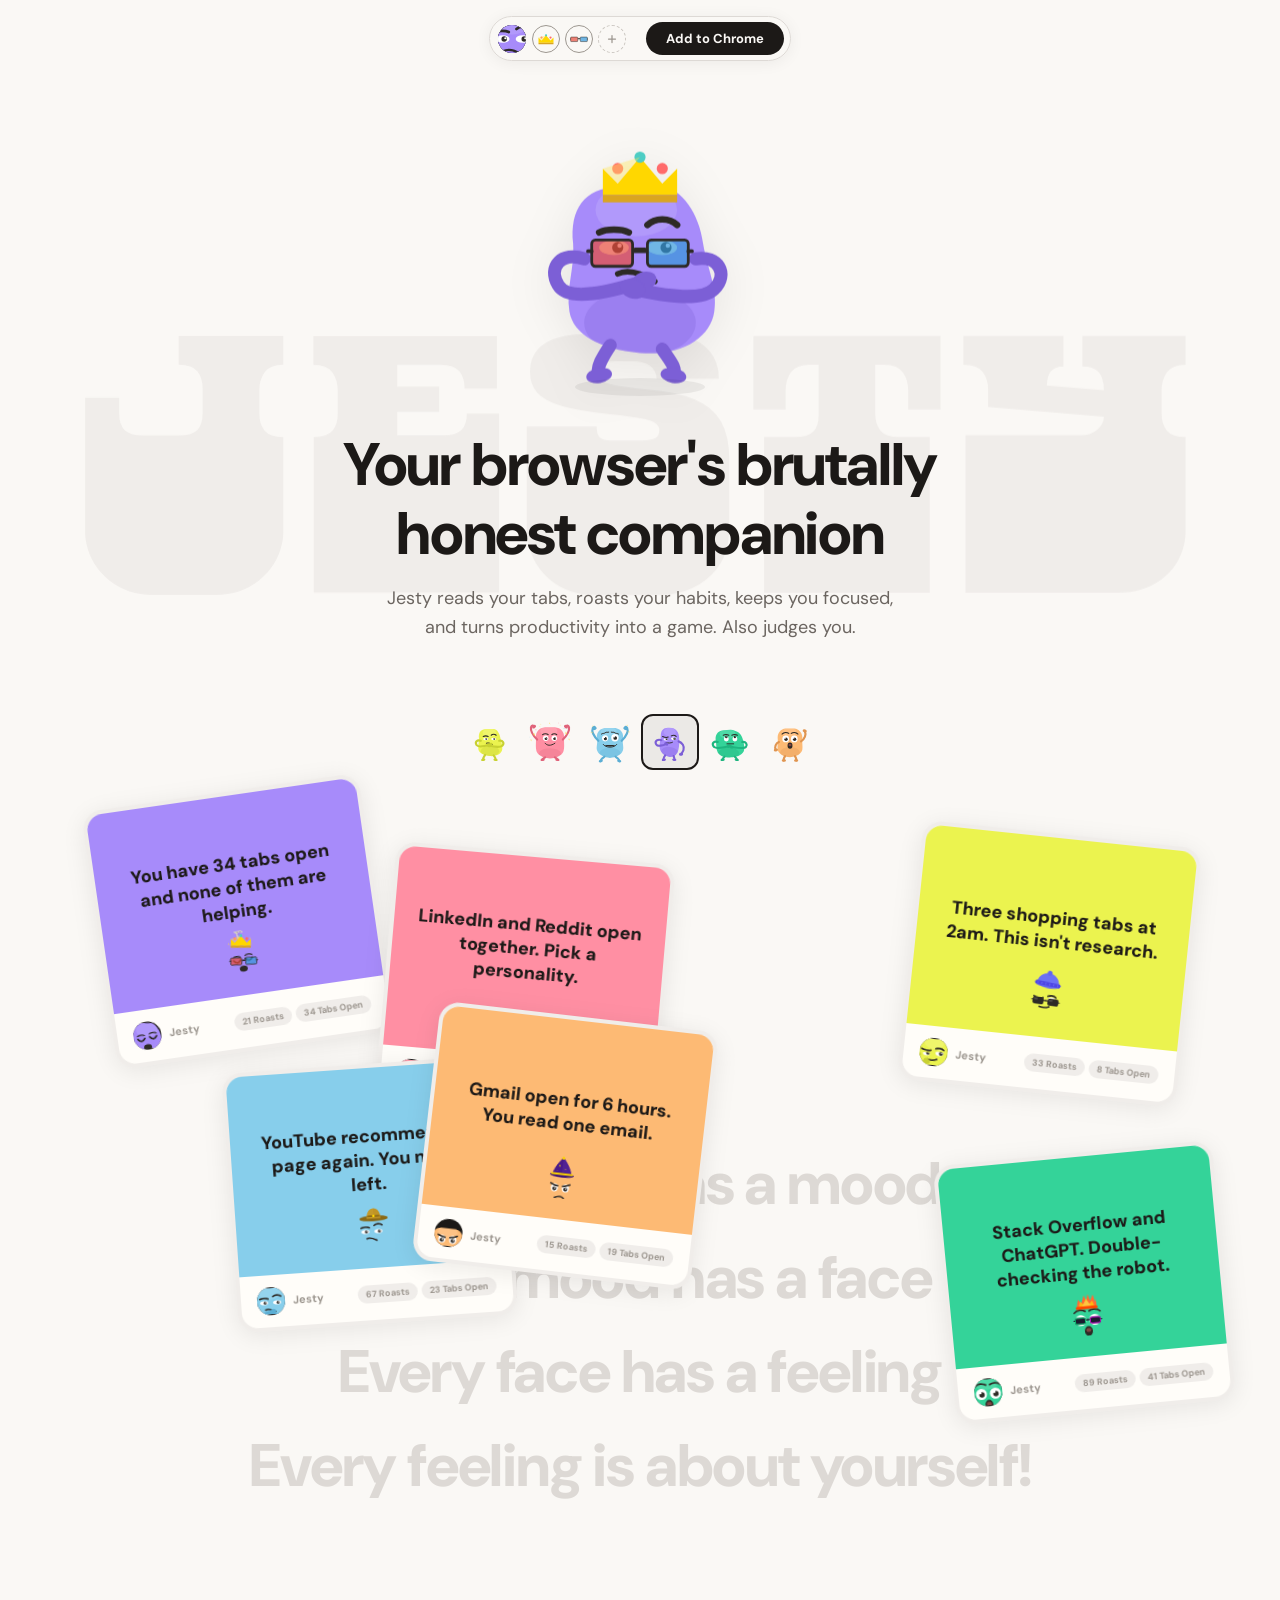
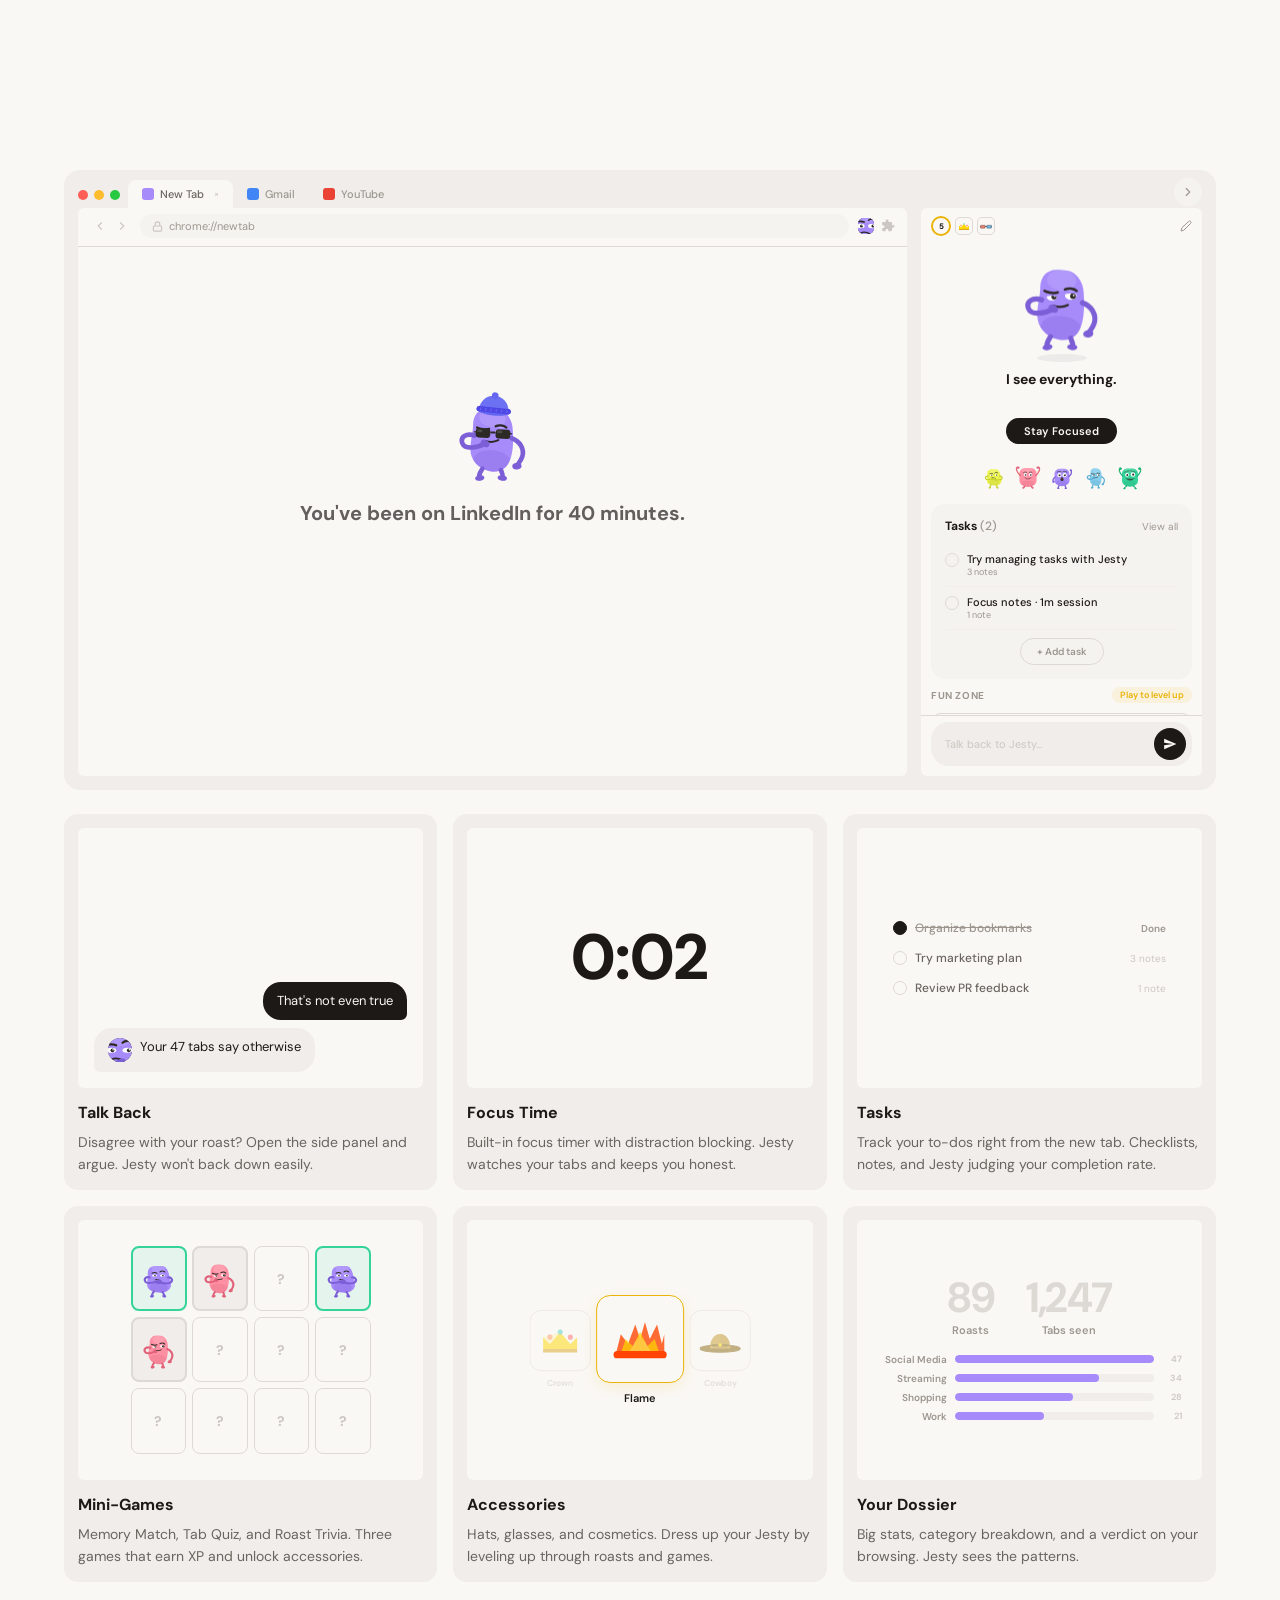
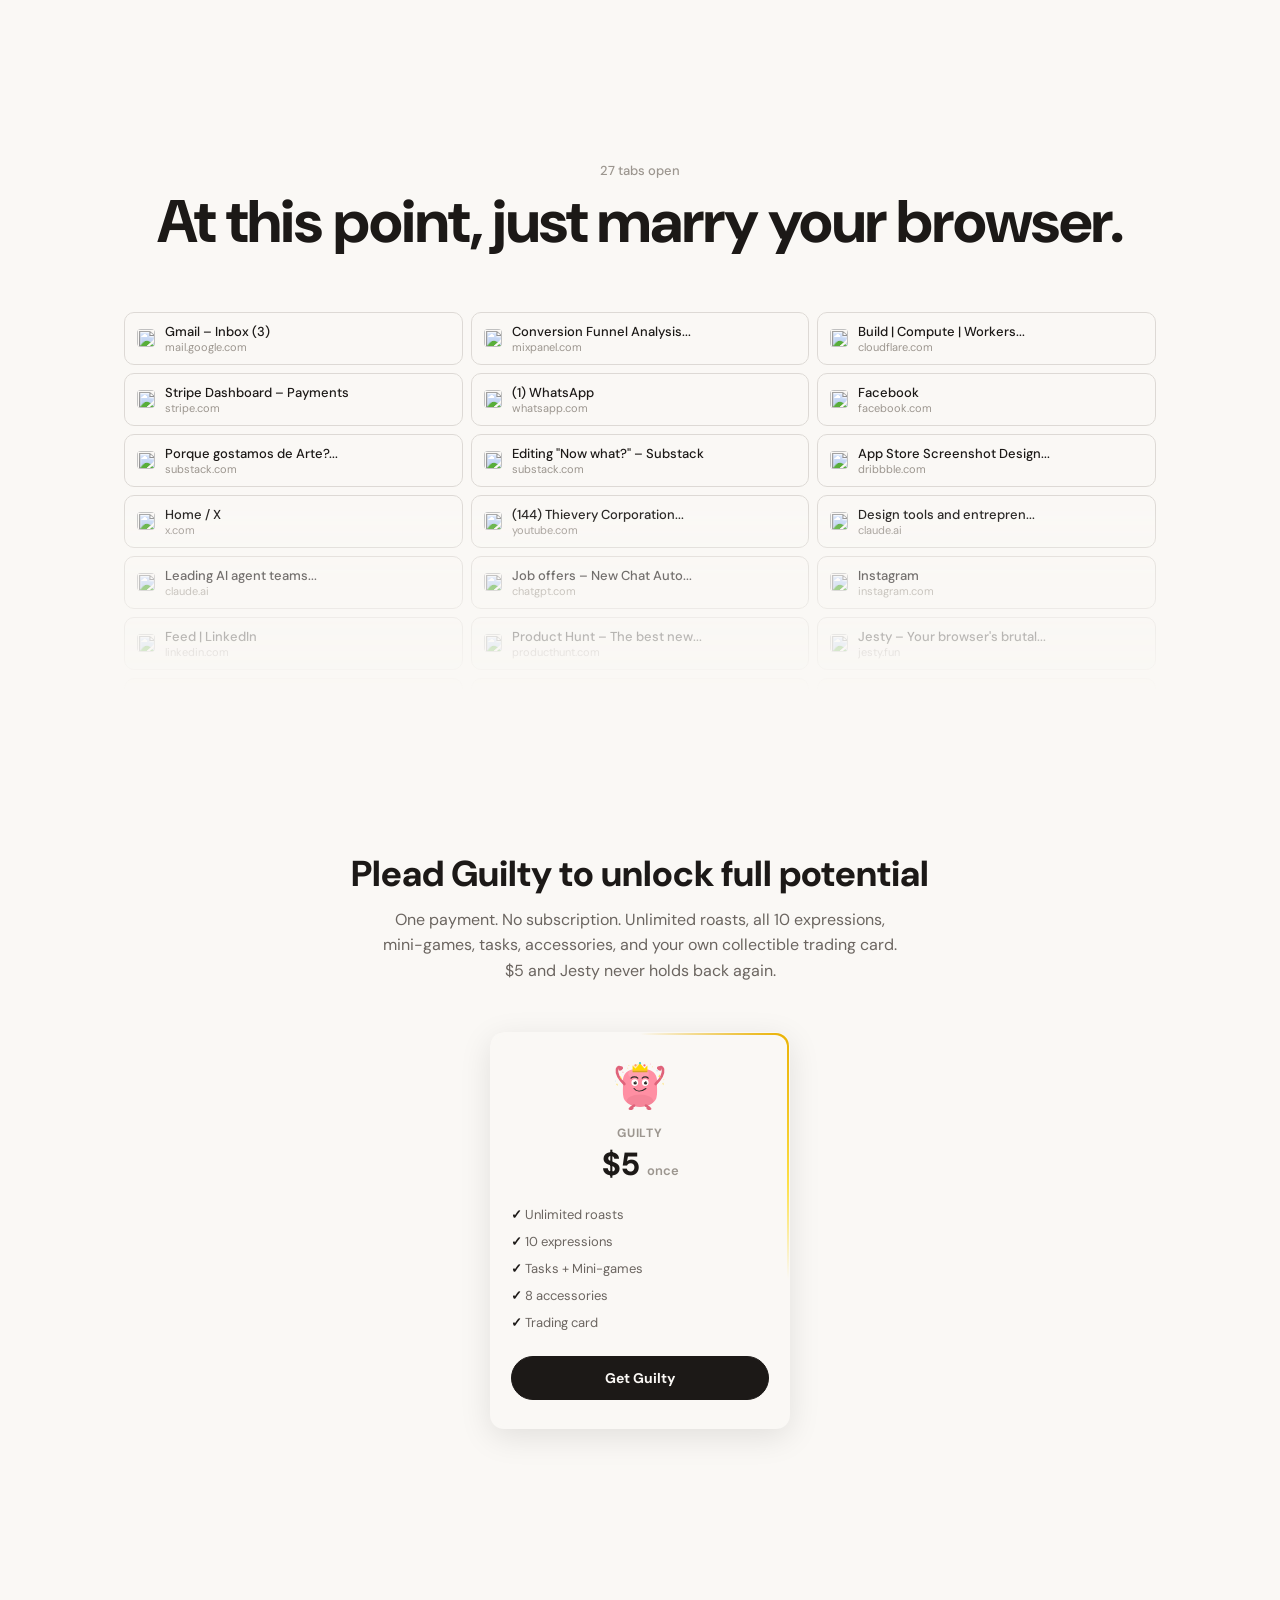
==== index.html @ dc0f5f75 "Initial commit: Jesty marketing website Full interactive marketing site with animated hero, draggabl" ====
<!DOCTYPE html>
<html lang="en">
<head>
  <meta charset="UTF-8">
  <meta name="viewport" content="width=device-width, initial-scale=1.0">
  <title>Jesty — Your browser's brutally honest companion</title>
  <meta name="description" content="Meet Jesty! The companion that roasts your browsing, keeps you focused, and rewards you with games and collectibles.">
  <link href="https://fonts.googleapis.com/css2?family=DM+Sans:wght@400;500;600;700;800&family=Danfo&display=swap" rel="stylesheet">
  <link rel="stylesheet" href="site.css">
</head>
<body>

  <!-- SVG symbols injected by characters.js -->
  <svg style="display: none;"></svg>

  <main class="x-main">

  <!-- NAV ISLAND -->
  <nav class="x-nav-island" id="x-nav-island">
    <div class="x-nav-block-left">
      <a href="#" class="x-nav-icon">
        <img src="assets/icon.svg" alt="Jesty" width="28" height="28">
      </a>
      <div class="x-nav-acc-slots" id="x-nav-acc-slots">
        <div class="x-nav-acc-mini" id="x-nav-acc-hat" title="Hat"></div>
        <div class="x-nav-acc-mini" id="x-nav-acc-glasses" title="Glasses"></div>
        <button class="x-nav-acc-add" id="x-nav-acc-add" title="Accessories">
          <svg viewBox="0 0 24 24" width="12" height="12" fill="none" stroke="currentColor" stroke-width="2.5" stroke-linecap="round"><path d="M12 5v14M5 12h14"/></svg>
        </button>
      </div>
    </div>
    <div class="x-nav-spacer"></div>
    <a href="#" class="x-nav-cta">Add to Chrome</a>
  </nav>

  <!-- ACCESSORIES DROPDOWN -->
  <div class="x-acc-dropdown hidden" id="x-acc-dropdown">
    <div class="x-acc-grid" id="x-acc-grid-all"></div>
  </div>

  <!-- ROAST NOTIFICATIONS -->
  <div class="x-roast-notifs" id="x-roast-notifs"></div>

  <!-- HERO -->
  <section class="x-hero">
    <div class="x-hero-bg-word" id="x-hero-bg-word" aria-hidden="true"></div>
    <div class="x-hero-inner">
      <div class="x-hero-stage" id="x-hero-stage">
        <div class="x-hero-character" id="x-hero-character">
          <svg id="x-hero-face" viewBox="-15 -10 150 140" width="280" height="260"></svg>
          <div class="x-hero-floor"></div>
        </div>
      </div>
      <h1 class="x-hero-title">Your browser's brutally honest companion</h1>
      <p class="x-hero-subtitle">Jesty reads your tabs, roasts your habits, keeps you focused, and turns productivity into a game. Also judges you.</p>
      <div class="x-color-picker" id="x-color-picker"></div>
    </div>
  </section>

  <!-- ROAST CARDS -->
  <section class="x-roast-section">
    <div class="x-roast-container" id="x-roast-container"></div>
  </section>

  <!-- MOOD INTRO -->
  <section class="x-mood-intro" id="x-mood-intro">
    <div class="x-section-inner">
      <div class="x-mood-lines">
        <h1 class="x-mood-line">Every roast has a mood</h1>
        <h1 class="x-mood-line">Every mood has a face</h1>
        <h1 class="x-mood-line">Every face has a feeling</h1>
        <h1 class="x-mood-line">Every feeling is about yourself!</h1>
      </div>
    </div>
  </section>

  <!-- FEATURES -->
  <section class="x-features" id="x-features">
    <div class="x-features-inner">

      <!-- Row 1: Personalized Roasts — chrome frame + text side by side -->
      <div class="x-feature-hero-card" id="x-hero-card-wrap">
        <button class="x-hero-card-toggle" id="x-hero-card-toggle" title="Collapse">
          <svg viewBox="0 0 24 24" width="14" height="14" fill="none" stroke="currentColor" stroke-width="2" stroke-linecap="round"><path d="M18 15l-6-6-6 6"/></svg>
        </button>
        <div class="x-feature-hero-layout" id="x-hero-card-body">
          <div class="x-feature-preview x-feature-preview-wide" id="x-fp-roast"></div>
          <div class="x-mini-panel" id="x-mini-panel" style="position:relative">
            <div class="x-mp-levelup" id="x-mp-levelup">
              <div class="x-mp-levelup-glow"></div>
              <span class="x-mp-levelup-label">Level Up</span>
              <div class="x-mp-levelup-flipper" id="x-mp-flipper">
                <div class="x-mp-flip-front">
                  <div class="x-mp-levelup-number" data-num="6">6</div>
                </div>
                <div class="x-mp-flip-back" id="x-mp-flip-acc"></div>
              </div>
              <div class="x-mp-levelup-unlock" id="x-mp-unlock"><span>Crown</span> unlocked</div>
              <div class="x-mp-levelup-sparks" id="x-mp-sparks"></div>
            </div>
            <div class="x-mini-panel-inner">
              <div class="x-mini-panel-topbar">
                <div class="x-mini-panel-level">5</div>
                <div class="x-mini-panel-acc-slot" id="x-mp-hat"></div>
                <div class="x-mini-panel-acc-slot" id="x-mp-glasses"></div>
                <div class="x-mini-panel-spacer-h"></div>
                <div class="x-mini-panel-settings">
                  <svg viewBox="0 0 24 24" width="12" height="12" fill="none" stroke="currentColor" stroke-width="2" stroke-linecap="round"><path d="M17 3a2.85 2.83 0 1 1 4 4L7.5 20.5 2 22l1.5-5.5Z"/></svg>
                </div>
              </div>
              <div class="x-mini-panel-hero">
                <div class="x-mini-panel-character" id="x-mp-char"></div>
                <div class="x-mini-panel-floor"></div>
              </div>
              <div class="x-mini-panel-comment" id="x-mp-comment"></div>
              <div class="x-mini-panel-focus">Stay Focused</div>
              <div class="x-mini-panel-crowd" id="x-mp-crowd"></div>
              <div class="x-mini-panel-section">
                <div class="x-mini-panel-section-header">
                  <span class="x-mini-panel-section-title">Tasks <span class="x-mp-count">(2)</span></span>
                  <span class="x-mini-panel-section-link">View all</span>
                </div>
                <div class="x-mini-panel-task">
                  <div class="x-mini-panel-task-check"></div>
                  <div class="x-mini-panel-task-info">
                    <span class="x-mini-panel-task-name">Try managing tasks with Jesty</span>
                    <span class="x-mini-panel-task-meta">3 notes</span>
                  </div>
                </div>
                <div class="x-mini-panel-task">
                  <div class="x-mini-panel-task-check"></div>
                  <div class="x-mini-panel-task-info">
                    <span class="x-mini-panel-task-name">Focus notes · 1m session</span>
                    <span class="x-mini-panel-task-meta">1 note</span>
                  </div>
                </div>
                <div class="x-mini-panel-task-add">+ Add task</div>
              </div>
              <div class="x-mini-panel-funzone">
                <div class="x-mini-panel-section-header">
                  <span class="x-mini-panel-section-title x-mp-label">FUN ZONE</span>
                  <span class="x-mini-panel-section-chip">Play to level up</span>
                </div>
                <div class="x-mini-panel-game-card">
                  <div class="x-mini-panel-game-icon" id="x-mp-game-icon"></div>
                  <span class="x-mini-panel-game-name">Memory Match</span>
                  <svg class="x-mini-panel-game-arrow" viewBox="0 0 24 24" width="10" height="10" fill="none" stroke="currentColor" stroke-width="2"><path d="M9 18l6-6-6-6"/></svg>
                </div>
              </div>
              <div class="x-mini-panel-grow"></div>
              <div class="x-mini-panel-chat-peek">
                <div class="x-mini-panel-chat-avatar" id="x-mp-avatar"></div>
                <div class="x-mini-panel-chat-info">
                  <span class="x-mini-panel-chat-name">Jesty</span>
                  <span class="x-mini-panel-chat-status">Ready to argue</span>
                </div>
              </div>
            </div>
            <div class="x-mini-panel-input">
              <div class="x-mini-panel-input-bar">
                <span class="x-mini-panel-input-placeholder">Talk back to Jesty...</span>
                <div class="x-mini-panel-send">
                  <svg viewBox="0 0 24 24" width="14" height="14" fill="currentColor"><path d="M2.01 21L23 12 2.01 3 2 10l15 2-15 2z"/></svg>
                </div>
              </div>
            </div>
          </div>
        </div>
      </div>

      <div class="x-features-grid">
        <div class="x-feature-card">
          <div class="x-feature-preview" id="x-fp-chat"></div>
          <h3 class="x-feature-name">Talk Back</h3>
          <p class="x-feature-desc">Disagree with your roast? Open the side panel and argue. Jesty won't back down easily.</p>
        </div>

        <div class="x-feature-card">
          <div class="x-feature-preview" id="x-fp-focus"></div>
          <h3 class="x-feature-name">Focus Time</h3>
          <p class="x-feature-desc">Built-in focus timer with distraction blocking. Jesty watches your tabs and keeps you honest.</p>
        </div>

        <div class="x-feature-card">
          <div class="x-feature-preview" id="x-fp-tasks"></div>
          <h3 class="x-feature-name">Tasks</h3>
          <p class="x-feature-desc">Track your to-dos right from the new tab. Checklists, notes, and Jesty judging your completion rate.</p>
        </div>

        <div class="x-feature-card">
          <div class="x-feature-preview" id="x-fp-games"></div>
          <h3 class="x-feature-name">Mini-Games</h3>
          <p class="x-feature-desc">Memory Match, Tab Quiz, and Roast Trivia. Three games that earn XP and unlock accessories.</p>
        </div>

        <div class="x-feature-card">
          <div class="x-feature-preview" id="x-fp-acc"></div>
          <h3 class="x-feature-name">Accessories</h3>
          <p class="x-feature-desc">Hats, glasses, and cosmetics. Dress up your Jesty by leveling up through roasts and games.</p>
        </div>

        <div class="x-feature-card">
          <div class="x-feature-preview" id="x-fp-dossier"></div>
          <h3 class="x-feature-name">Your Dossier</h3>
          <p class="x-feature-desc">Big stats, category breakdown, and a verdict on your browsing. Jesty sees the patterns.</p>
        </div>

      </div>
    </div>
  </section>

  <!-- TAB MANAGER SHOWCASE -->
  <section class="x-tabs-showcase" id="x-tabs-showcase">
    <div class="x-section-inner">
      <span class="x-tabs-count" id="x-tabs-count">27 tabs open</span>
      <h2 class="x-tabs-roast" id="x-tabs-roast">At this point, just marry your browser.</h2>
      <div class="x-tabs-grid" id="x-tabs-grid"></div>
    </div>
  </section>

  <!-- PRICING -->
  <section class="x-pricing" id="x-pricing">
    <div class="x-section-inner">
      <h2 class="x-section-title">Plead Guilty to unlock full potential</h2>
      <p class="x-pricing-desc">One payment. No subscription. Unlimited roasts, all 10 expressions, mini-games, tasks, accessories, and your own collectible trading card. $5 and Jesty never holds back again.</p>

      <div class="x-pricing-stack">
        <div class="x-pricing-sparks" id="x-pricing-sparks"></div>
        <div class="x-pricing-card" data-tier="free">
          <div class="x-pricing-face" data-mood="smug" data-color="lime"></div>
          <span class="x-pricing-tier">Suspect</span>
          <span class="x-pricing-price">Free</span>
          <ul class="x-pricing-features">
            <li>8 roasts/day</li>
            <li>7 expressions</li>
            <li>Focus timer</li>
            <li>Chat with Jesty</li>
          </ul>
          <a href="#" class="x-btn x-btn-secondary x-btn-full">Add to Chrome</a>
        </div>

        <div class="x-pricing-card featured" data-tier="guilty">
          <div class="x-pricing-face" data-mood="happy" data-color="pink" data-hat="crown"></div>
          <span class="x-pricing-tier">Guilty</span>
          <span class="x-pricing-price">$5 <span class="x-pricing-once">once</span></span>
          <ul class="x-pricing-features">
            <li>Unlimited roasts</li>
            <li>10 expressions</li>
            <li>Tasks + Mini-games</li>
            <li>8 accessories</li>
            <li>Trading card</li>
          </ul>
          <a href="#" class="x-btn x-btn-primary x-btn-full">Get Guilty</a>
        </div>

        <div class="x-pricing-card" data-tier="pro">
          <div class="x-pricing-face" data-mood="smug" data-color="mint" data-hat="flame-crown"></div>
          <span class="x-pricing-tier">Sentenced</span>
          <span class="x-pricing-price">$5<span class="x-pricing-once">/mo</span></span>
          <ul class="x-pricing-features">
            <li>Everything in Guilty</li>
            <li>13 expressions</li>
            <li>11 accessories</li>
            <li>Priority features</li>
          </ul>
          <a class="x-btn x-btn-secondary x-btn-full x-btn-disabled">Get Sentenced soon</a>
        </div>
      </div>
      </div>
    </div>
  </section>

  </main>

  <!-- FOOTER (reveals behind store) -->
  <footer class="x-footer-reveal">
    <div class="x-footer-reveal-content">
      <div class="x-footer-cta">
        <div class="x-footer-reveal-bg" id="x-footer-bg-word" aria-hidden="true"></div>
        <h2 class="x-cta-title">Ready to get judged?</h2>
        <p class="x-cta-subtitle">Install Jesty and find out what your tabs say about you.</p>
        <a href="#" class="x-btn x-btn-primary x-btn-lg x-cta-btn">Add to Chrome — It's free</a>
      </div>
      <div class="x-footer-nav">
        <div class="x-footer-inner">
          <div class="x-footer-left">
            <div class="x-footer-brand">
              <img src="assets/icon.svg" alt="Jesty" class="x-footer-icon" width="36" height="36">
              <div>
                <span class="x-footer-logo">Jesty</span>
                <p class="x-footer-tagline">Your browser's brutally honest companion.</p>
              </div>
            </div>
          </div>
          <div class="x-footer-links">
            <div class="x-footer-col">
              <span class="x-footer-col-title">Product</span>
              <a href="#x-features">Features</a>
              <a href="#x-pricing">Pricing</a>
            </div>
            <div class="x-footer-col">
              <span class="x-footer-col-title">Resources</span>
              <a href="privacy.html" target="_blank">Privacy Policy</a>
              <a href="https://github.com/antmgarcia/Jesty" target="_blank">GitHub</a>
            </div>
            <div class="x-footer-col">
              <span class="x-footer-col-title">Contact</span>
              <a href="mailto:hey@jesty.fun">hey@jesty.fun</a>
            </div>
          </div>
        </div>
        <div class="x-footer-bottom">
          <span>&copy; 2026 Jesty. All rights reserved.</span>
        </div>
      </div>
    </div>
  </footer>

  <script src="characters.js"></script>
  <script src="gsap.min.js"></script>
  <script src="https://cdnjs.cloudflare.com/ajax/libs/gsap/3.12.5/ScrollTrigger.min.js"></script>
  <script src="site.js"></script>
</body>
</html>
---- site.css ----
/* ═══════════════════════════════════════
   JESTY EXPLORE — Alternative Homepage
   ═══════════════════════════════════════ */

:root {
  --bg: #FAF8F5;
  --bg-secondary: #F0EDEA;
  --bg-tertiary: #F5F3F0;
  --text: #1C1917;
  --text-secondary: #6B6560;
  --text-muted: #9C968F;
  --text-faint: #CCC7C2;
  --border: #DDD9D5;
  --btn-bg: #1C1917;
  --btn-text: #FAF8F5;
  --btn-hover: #292524;
  --accent: #A78BFA;
}

* { margin: 0; padding: 0; box-sizing: border-box; }
html { scroll-behavior: smooth; overflow-x: hidden; }

body {
  font-family: 'DM Sans', sans-serif;
  background: var(--bg);
  color: var(--text);
  -webkit-font-smoothing: antialiased;
  overflow-x: hidden;
}

/* ─── Buttons ─── */
.x-btn {
  display: inline-flex;
  align-items: center;
  justify-content: center;
  font-family: 'DM Sans', sans-serif;
  font-size: 14px;
  font-weight: 700;
  padding: 12px 28px;
  border-radius: 28px;
  border: 1.5px solid transparent;
  cursor: pointer;
  text-decoration: none;
  transition: all 0.2s;
}

.x-btn-primary {
  background: var(--btn-bg);
  color: var(--btn-text);
  border-color: var(--btn-bg);
}
.x-btn-primary:hover {
  background: var(--btn-hover);
  transform: scale(1.03);
}

.x-btn-lg { padding: 16px 36px; font-size: 16px; }

/* ─── Section Primitives ─── */
.x-section-inner {
  max-width: 1080px;
  margin: 0 auto;
  padding: 0 24px;
}

.x-section-label {
  display: block;
  font-size: 11px;
  font-weight: 700;
  text-transform: uppercase;
  letter-spacing: 0.1em;
  color: var(--text-muted);
  margin-bottom: 12px;
  text-align: center;
}

.x-section-title {
  font-size: 36px;
  font-weight: 800;
  text-align: center;
  margin-bottom: 12px;
  line-height: 1.2;
}

/* ═══════════════════════════════════════
   NAV ISLAND
   ═══════════════════════════════════════ */
.x-nav-island {
  position: fixed;
  top: 16px;
  left: 50%;
  transform: translateX(-50%);
  z-index: 100;
  display: flex;
  align-items: center;
  gap: 6px;
  padding: 5px 6px 5px 8px;
  background: rgba(250, 248, 245, 0.85);
  backdrop-filter: blur(16px);
  border: 1px solid var(--border);
  border-radius: 28px;
  box-shadow: 0 2px 16px rgba(0,0,0,0.06);
}

.x-nav-block-left {
  display: flex;
  align-items: center;
  gap: 6px;
}

.x-nav-icon {
  display: flex;
  align-items: center;
  justify-content: center;
  width: 28px;
  height: 28px;
  flex-shrink: 0;
  border-radius: 50%;
  overflow: hidden;
  background: var(--btn-bg);
}
.x-nav-icon img { width: 28px; height: 28px; object-fit: cover; }

.x-nav-acc-slots {
  display: flex;
  align-items: center;
  gap: 5px;
}

.x-nav-acc-mini {
  width: 28px;
  height: 28px;
  border-radius: 50%;
  border: 1.5px solid var(--border);
  display: flex;
  align-items: center;
  justify-content: center;
  overflow: hidden;
  cursor: pointer;
}
.x-nav-acc-mini:empty { border-style: dashed; opacity: 0.4; }
.x-nav-acc-mini.equipped { border-color: var(--text-muted); opacity: 1; }
.x-nav-acc-mini svg { width: 18px; height: 18px; }

.x-nav-acc-add {
  width: 28px;
  height: 28px;
  border-radius: 50%;
  border: 1.5px dashed var(--text-faint);
  background: none;
  color: var(--text-muted);
  cursor: pointer;
  display: flex;
  align-items: center;
  justify-content: center;
  transition: all 0.15s;
  padding: 0;
}
.x-nav-acc-add:hover { border-color: var(--text-muted); color: var(--text); }

.x-nav-spacer { width: 8px; flex-shrink: 0; }

.x-nav-cta {
  font-family: 'DM Sans', sans-serif;
  font-size: 13px;
  font-weight: 700;
  padding: 8px 20px;
  border-radius: 20px;
  background: var(--btn-bg);
  color: var(--btn-text);
  text-decoration: none;
  transition: all 0.2s;
  white-space: nowrap;
}
.x-nav-cta:hover { background: var(--btn-hover); }

/* ─── Accessories Dropdown ─── */
.x-acc-dropdown {
  position: fixed;
  top: 58px;
  left: 50%;
  transform: translateX(-50%);
  z-index: 99;
  background: rgba(250, 248, 245, 0.92);
  backdrop-filter: blur(16px);
  border: 1px solid var(--border);
  border-radius: 16px;
  box-shadow: 0 8px 32px rgba(0,0,0,0.1);
  padding: 12px;
  width: auto;
  transform-origin: top center;
  animation: x-acc-drop-in 0.2s ease-out;
}
.x-acc-dropdown.hidden { display: none; }
.x-acc-dropdown.closing { animation: x-acc-drop-out 0.15s ease-in forwards; }

@keyframes x-acc-drop-in {
  from { opacity: 0; transform: translateX(-50%) translateY(-6px) scale(0.96); }
  to { opacity: 1; transform: translateX(-50%) translateY(0) scale(1); }
}
@keyframes x-acc-drop-out {
  from { opacity: 1; transform: translateX(-50%) translateY(0) scale(1); }
  to { opacity: 0; transform: translateX(-50%) translateY(-6px) scale(0.96); }
}

.x-acc-grid { display: flex; gap: 4px; }

.x-acc-grid-btn {
  width: 52px;
  height: 52px;
  border-radius: 12px;
  border: 1.5px solid var(--border);
  background: var(--bg);
  cursor: pointer;
  display: flex;
  align-items: center;
  justify-content: center;
  transition: all 0.15s;
  padding: 0;
}
.x-acc-grid-btn:hover { border-color: var(--text-muted); transform: scale(1.06); }
.x-acc-grid-btn.active { border-color: var(--text); background: var(--bg-secondary); }
.x-acc-grid-btn svg { width: 34px; height: 26px; }

.x-acc-reset { color: var(--text-muted); border-style: dashed; }
.x-acc-reset:hover { color: var(--text); }


/* ─── Color Picker ─── */
.x-color-picker {
  display: flex;
  align-items: flex-end;
  justify-content: center;
  gap: 2px;
  margin-top: 72px;
}

.x-color-swatch {
  border: none;
  background: none;
  border-radius: 12px;
  padding: 4px;
  cursor: pointer;
  border: 2px solid transparent;
  transition: all 0.2s;
  display: flex;
  align-items: center;
  justify-content: center;
}
.x-color-swatch:hover { transform: scale(1.12); }
.x-color-swatch.active {
  border-color: var(--btn-bg);
  background: rgba(0,0,0,0.06);
}
.x-color-swatch svg { width: 46px; height: 44px; display: block; }

/* ═══════════════════════════════════════
   HERO
   ═══════════════════════════════════════ */
.x-hero {
  position: relative;
  display: flex;
  align-items: center;
  justify-content: center;
  text-align: center;
  overflow: hidden;
  padding: 40px 24px 60px;
  min-height: 100vh;
}

.x-hero-bg-word {
  position: absolute;
  top: 50%;
  left: 50%;
  transform: translate(-50%, -50%);
  width: 100vw;
  font-family: 'Danfo', cursive;
  font-weight: 400;
  text-transform: uppercase;
  color: var(--bg-word-color, var(--bg-secondary));
  line-height: 0.85;
  pointer-events: none;
  white-space: nowrap;
  display: flex;
  justify-content: center;
  z-index: 0;
  overflow: hidden;
}

.x-hero-bg-char {
  display: inline-block;
  will-change: transform;
  font-size: clamp(160px, 28vw, 500px);
  letter-spacing: 0.02em;
}

.x-hero-inner {
  position: relative;
  z-index: 1;
  max-width: 700px;
  margin: 0 auto;
}

.x-hero-stage {
  position: relative;
  width: 100%;
  height: 300px;
  overflow: visible;
  margin-bottom: 20px;
  z-index: 1;
}

.x-hero-character {
  position: absolute;
  bottom: 12px;
  left: 0;
  will-change: transform;
  z-index: 2;
}

#x-hero-face {
  display: block;
  overflow: visible;
  filter: drop-shadow(0 8px 24px rgba(0,0,0,0.08));
}

.x-hero-floor {
  position: absolute;
  bottom: 2px;
  left: 50%;
  transform: translateX(-50%);
  width: 130px;
  height: 18px;
  background: rgba(0,0,0,0.06);
  border-radius: 50%;
  mix-blend-mode: multiply;
}

/* Roast notification stack */
.x-roast-notifs {
  position: fixed;
  top: 16px;
  left: 16px;
  z-index: 90;
  display: flex;
  flex-direction: column;
  gap: 0;
  max-width: 280px;
}

.x-roast-notifs {
  cursor: pointer;
  transition: opacity 0.2s;
}
.x-roast-notifs:hover {
  opacity: 0.4;
}

.x-roast-notif {
  padding: 8px 0;
  border-bottom: 1px solid var(--border);
  font-size: 12px;
  font-weight: 600;
  color: var(--text-muted);
  line-height: 1.35;
}
.x-roast-notif:last-child { border-bottom: none; }

.x-hero-title {
  font-size: clamp(36px, 6vw, 60px);
  font-weight: 800;
  line-height: 1.15;
  margin-bottom: 16px;
  letter-spacing: -0.02em;
}

.x-hero-subtitle {
  font-size: 18px;
  color: var(--text-secondary);
  line-height: 1.6;
  margin-bottom: 24px;
  max-width: 520px;
  margin-left: auto;
  margin-right: auto;
}

/* ═══════════════════════════════════════
   ROAST CARDS
   ═══════════════════════════════════════ */
.x-roast-section {
  position: relative;
  padding: 0;
  overflow: visible;
  margin-top: -180px;
  z-index: 2;
  pointer-events: none;
}

.x-roast-container {
  position: relative;
  width: 100%;
  height: 320px;
  overflow: visible;
}

.x-roast-card {
  pointer-events: auto;
  position: absolute;
  width: 280px;
  z-index: 50;
  border-radius: 20px;
  overflow: hidden;
  background: #FFFDF9;
  border: 4px solid #F0EDEA;
  box-shadow: 0 4px 24px rgba(0,0,0,0.08);
  cursor: grab;
  user-select: none;
  touch-action: none;
  will-change: transform;
}
.x-roast-card.grabbing { cursor: grabbing; }

.x-roast-card-color {
  position: relative;
  padding: 32px 24px 48px;
  min-height: 200px;
  display: flex;
  align-items: center;
  justify-content: center;
}

.x-roast-card-text {
  font-family: 'DM Sans', sans-serif;
  font-size: 18px;
  font-weight: 800;
  color: #1C1917;
  text-align: center;
  line-height: 1.35;
  position: relative;
  z-index: 1;
}

.x-roast-card-face {
  position: absolute;
  bottom: 16px;
  left: 50%;
  transform: translateX(-50%);
  opacity: 1;
  pointer-events: none;
}
.x-roast-card-face svg { width: 40px; height: 46px; }

.x-roast-card-bottom {
  display: flex;
  align-items: center;
  gap: 8px;
  padding: 12px 16px;
}

.x-roast-card-avatar {
  width: 28px;
  height: 28px;
  border-radius: 50%;
  background: #1C1917;
  display: flex;
  align-items: center;
  justify-content: center;
  overflow: hidden;
  flex-shrink: 0;
}
.x-roast-card-avatar svg {
  display: block;
}

.x-roast-card-name {
  font-size: 11px;
  font-weight: 700;
  color: var(--text-muted);
  flex: 1;
}

.x-roast-card-pills {
  display: flex;
  gap: 4px;
}

.x-roast-card-pill {
  font-size: 9px;
  font-weight: 700;
  color: var(--text-muted);
  background: var(--bg-secondary);
  padding: 3px 8px;
  border-radius: 10px;
  white-space: nowrap;
}

/* ═══════════════════════════════════════
   MOOD INTRO
   ═══════════════════════════════════════ */
.x-mood-intro {
  position: relative;
  padding: 40px 24px 100px;
  text-align: center;
  min-height: 70vh;
  display: flex;
  align-items: center;
  justify-content: center;
}

.x-mood-lines {
  display: flex;
  flex-direction: column;
  gap: 4px;
}

.x-mood-line {
  font-size: clamp(36px, 6vw, 60px);
  font-weight: 800;
  line-height: 1.5;
  letter-spacing: -0.02em;
  color: var(--border);
}

.x-mood-line.x-mood-active {
  color: var(--text);
  transition: color 0.4s ease;
}

/* ═══════════════════════════════════════
   FEATURES
   ═══════════════════════════════════════ */
.x-features {
  position: relative;
  padding: 100px 24px;
  background: var(--bg);
}

.x-features-inner {
  max-width: 1200px;
  margin: 0 auto;
  padding: 0 24px;
}


/* 3-column feature grid */
.x-features-grid {
  display: grid;
  grid-template-columns: repeat(3, 1fr);
  gap: 16px;
  margin-top: 24px;
}

.x-feature-card {
  background: var(--bg-secondary);
  border-radius: 14px;
  padding: 14px;
}

.x-feature-hero-card {
  background: var(--bg-secondary);
  border-radius: 16px;
  padding: 6px 14px 14px;
  margin-bottom: 8px;
  position: relative;
}

/* hero layout defined below with collapse logic */

/* ─── Mini Sidepanel Preview ─── */
.x-mini-panel {
  background: var(--bg);
  border-radius: 6px;
  display: flex;
  flex-direction: column;
  overflow: hidden;
  width: 25%;
  flex-shrink: 0;
  margin-left: 14px;
  margin-top: 32px;
  transition: opacity 0.3s ease, width 0.4s ease, margin-left 0.4s ease;
}

.x-mini-panel-inner {
  flex: 1;
  display: flex;
  flex-direction: column;
  padding: 8px 10px 0;
  overflow: hidden;
}


.x-mini-panel-hero {
  display: flex;
  flex-direction: column;
  align-items: center;
  position: relative;
  padding: 16px 0 8px;
}

.x-mini-panel-character {
  width: 110px;
  height: 102px;
}
.x-mini-panel-character svg {
  width: 100%;
  height: 100%;
  overflow: visible;
}

.x-mini-panel-floor {
  width: 50px;
  height: 8px;
  background: rgba(0,0,0,0.05);
  border-radius: 50%;
  margin-top: -2px;
}

.x-mini-panel-comment {
  font-size: 14px;
  font-weight: 700;
  color: var(--text);
  text-align: center;
  line-height: 1.3;
  min-height: 36px;
  padding: 0 8px;
  margin-bottom: 12px;
}

.x-mini-panel-focus {
  align-self: center;
  padding: 6px 18px;
  border-radius: 16px;
  background: var(--btn-bg);
  color: var(--btn-text);
  font-size: 11px;
  font-weight: 600;
  margin-bottom: 12px;
}

.x-mini-panel-topbar {
  display: flex;
  align-items: center;
  gap: 4px;
  margin-bottom: 2px;
}

.x-mini-panel-level {
  width: 20px;
  height: 20px;
  border-radius: 50%;
  border: 2px solid #EAB308;
  display: flex;
  align-items: center;
  justify-content: center;
  font-size: 8px;
  font-weight: 800;
  color: var(--text);
}

.x-mini-panel-acc-slot {
  width: 18px;
  height: 18px;
  border-radius: 5px;
  border: 1.5px solid var(--border);
  display: flex;
  align-items: center;
  justify-content: center;
  overflow: hidden;
}
.x-mini-panel-acc-slot svg { width: 12px; height: 9px; }

.x-mini-panel-spacer-h { flex: 1; }

.x-mini-panel-settings {
  color: var(--text-muted);
  display: flex;
  align-items: center;
}

/* Character crowd */
.x-mini-panel-crowd {
  display: flex;
  justify-content: center;
  gap: 6px;
  margin: 8px 0 14px;
}

/* Section cards */
.x-mini-panel-section {
  background: var(--bg-tertiary);
  border-radius: 14px;
  padding: 14px;
  margin-bottom: 8px;
}

.x-mini-panel-section-header {
  display: flex;
  align-items: center;
  justify-content: space-between;
  margin-bottom: 10px;
}

.x-mini-panel-section-title {
  font-size: 12px;
  font-weight: 700;
}
.x-mp-count { font-weight: 500; color: var(--text-muted); }
.x-mp-label { font-size: 10px; text-transform: uppercase; letter-spacing: 0.06em; color: var(--text-muted); }

.x-mini-panel-section-link {
  font-size: 10px;
  color: var(--text-muted);
}

.x-mini-panel-section-chip {
  font-size: 9px;
  font-weight: 600;
  color: #EAB308;
  background: rgba(234,179,8,0.1);
  padding: 2px 8px;
  border-radius: 8px;
}

/* Task rows */
.x-mini-panel-task {
  display: flex;
  align-items: flex-start;
  gap: 8px;
  padding: 8px 0;
  border-bottom: 1px solid var(--bg-secondary);
}
.x-mini-panel-task:last-of-type { border-bottom: none; }

.x-mini-panel-task-check {
  width: 14px;
  height: 14px;
  border-radius: 50%;
  border: 1.5px solid var(--border);
  flex-shrink: 0;
  margin-top: 1px;
}

.x-mini-panel-task-name {
  display: block;
  font-size: 11px;
  font-weight: 500;
  color: var(--text);
}
.x-mini-panel-task-meta {
  display: block;
  font-size: 9px;
  color: var(--text-muted);
}

.x-mini-panel-task-add {
  display: inline-block;
  font-size: 10px;
  font-weight: 600;
  color: var(--text-muted);
  padding: 6px 16px;
  border: 1.5px solid var(--border);
  border-radius: 20px;
  margin-top: 8px;
  background: none;
  text-align: center;
  width: auto;
}

.x-mini-panel-section > .x-mini-panel-task-add {
  display: block;
  margin-left: auto;
  margin-right: auto;
  width: fit-content;
}

.x-mini-panel-funzone {
  margin-bottom: 8px;
}

/* Game card row */
.x-mini-panel-game-card {
  display: flex;
  align-items: center;
  gap: 8px;
  padding: 8px 10px;
  border: 1.5px solid var(--border);
  border-radius: 10px;
  background: var(--bg);
}
.x-mini-panel-game-icon {
  width: 28px;
  height: 26px;
  flex-shrink: 0;
}
.x-mini-panel-game-icon svg { width: 100%; height: 100%; }
.x-mini-panel-game-name { font-size: 11px; font-weight: 600; flex: 1; }
.x-mini-panel-game-arrow { color: var(--text-faint); }

.x-mini-panel-grow { flex: 1; min-height: 8px; }

/* Level-up celebration overlay */
.x-mp-levelup {
  position: absolute;
  inset: 0;
  z-index: 10;
  background: #18181B;
  display: flex;
  flex-direction: column;
  align-items: center;
  justify-content: center;
  border-radius: 6px;
  opacity: 0;
  pointer-events: none;
}
.x-mp-levelup.visible { opacity: 1; }

.x-mp-levelup-glow {
  position: absolute;
  width: 140px;
  height: 140px;
  border-radius: 50%;
  background: radial-gradient(circle, rgba(234,179,8,0.4) 0%, transparent 70%);
  animation: x-mp-glow-pulse 2s ease-in-out infinite;
}

@keyframes x-mp-glow-pulse {
  0%, 100% { transform: scale(1); opacity: 0.6; }
  50% { transform: scale(1.3); opacity: 1; }
}

.x-mp-levelup-label {
  font-size: 10px;
  font-weight: 700;
  color: rgba(255,255,255,0.5);
  text-transform: uppercase;
  letter-spacing: 0.15em;
  margin-bottom: 2px;
  z-index: 1;
}

/* Volumetric 3D number */
.x-mp-levelup-flipper {
  perspective: 400px;
  position: relative;
  z-index: 1;
  width: 80px;
  height: 70px;
  transform-style: preserve-3d;
}
.x-mp-flip-front,
.x-mp-flip-back {
  position: absolute;
  inset: 0;
  display: flex;
  align-items: center;
  justify-content: center;
  backface-visibility: hidden;
  transition: transform 0.7s cubic-bezier(0.4, 0, 0.2, 1);
}
.x-mp-flip-front { transform: rotateY(0deg); }
.x-mp-flip-back { transform: rotateY(180deg); }
.x-mp-levelup-flipper.flipped .x-mp-flip-front { transform: rotateY(-180deg); }
.x-mp-levelup-flipper.flipped .x-mp-flip-back { transform: rotateY(0deg); }

.x-mp-levelup-number {
  font-size: 56px;
  font-weight: 900;
  line-height: 1;
  letter-spacing: -2px;
  position: relative;
  background: linear-gradient(180deg, #FFFFFF 0%, #FFFDE0 20%, #FDE047 50%, #FACC15 100%);
  -webkit-background-clip: text;
  -webkit-text-fill-color: transparent;
  background-clip: text;
  filter: drop-shadow(0 0 24px rgba(253,224,71,0.9)) drop-shadow(0 0 48px rgba(253,224,71,0.4));
}
.x-mp-levelup-number::before {
  content: attr(data-num);
  position: absolute;
  left: 0; top: 2px;
  z-index: -1;
  background: linear-gradient(180deg, #FACC15 0%, #EAB308 50%, #D97706 100%);
  -webkit-background-clip: text;
  -webkit-text-fill-color: transparent;
  background-clip: text;
}
.x-mp-levelup-number::after {
  content: attr(data-num);
  position: absolute;
  left: 0; top: 4px;
  z-index: -2;
  background: linear-gradient(180deg, #D97706 0%, #B45309 100%);
  -webkit-background-clip: text;
  -webkit-text-fill-color: transparent;
  background-clip: text;
  filter: blur(1px);
}

.x-mp-flip-back svg {
  filter: drop-shadow(0 0 20px rgba(253,224,71,0.8));
}

.x-mp-levelup-unlock {
  font-size: 11px;
  font-weight: 600;
  color: #fff;
  margin-top: 10px;
  z-index: 1;
  opacity: 0;
}
.x-mp-levelup-unlock span { color: #FDE047; font-weight: 700; }

.x-mp-levelup-sparks {
  position: absolute;
  inset: 0;
  pointer-events: none;
  overflow: hidden;
}

.x-mp-spark {
  position: absolute;
  border-radius: 50%;
  animation: x-mp-spark-fly 1.2s ease-out forwards;
}

.x-mp-streak {
  position: absolute;
  width: 2px;
  border-radius: 1px;
  animation: x-mp-streak-fly 0.8s ease-out forwards;
}

@keyframes x-mp-spark-fly {
  0% { transform: translate(0,0) scale(1); opacity: 1; }
  100% { transform: translate(var(--sx), var(--sy)) scale(0); opacity: 0; }
}

@keyframes x-mp-streak-fly {
  0% { transform: translate(0,0) scaleY(1) rotate(var(--sr)); opacity: 1; }
  100% { transform: translate(var(--sx), var(--sy)) scaleY(0) rotate(var(--sr)); opacity: 0; }
}


.x-mini-panel-chat-peek {
  display: flex;
  align-items: center;
  gap: 8px;
  padding: 10px 0;
  border-top: 1px solid var(--border);
}

.x-mini-panel-chat-avatar {
  width: 22px;
  height: 22px;
  border-radius: 50%;
  background: var(--btn-bg);
  overflow: hidden;
  display: flex;
  align-items: center;
  justify-content: center;
  flex-shrink: 0;
}
.x-mini-panel-chat-avatar svg { width: 22px; height: 20px; transform: scale(3.5); transform-origin: 50% 40%; }

.x-mini-panel-chat-name {
  display: block;
  font-size: 11px;
  font-weight: 700;
  color: var(--text);
}

.x-mini-panel-chat-status {
  display: block;
  font-size: 10px;
  color: var(--text-muted);
}

.x-mini-panel-input {
  padding: 6px 10px 10px;
  border-top: 1px solid var(--border);
}

.x-mini-panel-input-bar {
  display: flex;
  align-items: center;
  background: var(--bg-secondary);
  border-radius: 18px;
  padding: 6px 6px 6px 14px;
  gap: 6px;
}

.x-mini-panel-input-placeholder {
  flex: 1;
  font-size: 11px;
  color: var(--text-faint);
}

.x-mini-panel-send {
  width: 32px;
  height: 32px;
  border-radius: 50%;
  background: var(--btn-bg);
  color: var(--btn-text);
  display: flex;
  align-items: center;
  justify-content: center;
  flex-shrink: 0;
}

.x-feature-hero-card .x-feature-preview-wide {
  background: none;
  overflow: visible;
  margin-bottom: 0;
}

.x-hero-card-toggle {
  position: absolute;
  top: 8px;
  right: 14px;
  width: 28px;
  height: 28px;
  border-radius: 50%;
  border: none;
  background: var(--bg-tertiary);
  color: var(--text-muted);
  cursor: pointer;
  display: flex;
  align-items: center;
  justify-content: center;
  transition: all 0.2s;
  z-index: 1;
}
.x-hero-card-toggle:hover {
  background: var(--border);
  color: var(--text);
}

.x-hero-card-toggle svg {
  transition: transform 0.3s ease;
  transform: rotate(90deg);
}
.x-feature-hero-card.collapsed .x-hero-card-toggle svg {
  transform: rotate(-90deg);
}

.x-feature-hero-card.collapsed .x-mini-panel {
  opacity: 0;
  width: 0;
  margin-left: 0;
  overflow: hidden;
}

.x-feature-hero-layout {
  display: flex;
  align-items: stretch;
  height: 600px;
  overflow: hidden;
}

.x-feature-hero-layout .x-feature-preview-wide {
  flex: 1;
  min-width: 0;
  height: auto;
}

/* ─── Chrome Window Frame ─── */
.x-window-frame {
  overflow: hidden;
}

/* Tab bar row — sits on card bg-secondary */
.x-window-tabbar {
  display: flex;
  align-items: flex-end;
  padding: 4px 0 0;
  gap: 0;
}

.x-window-dots {
  display: flex;
  gap: 6px;
  padding: 6px 8px 8px 0;
  flex-shrink: 0;
}

.x-window-dot {
  width: 10px;
  height: 10px;
  border-radius: 50%;
}
.x-window-dot--close { background: #FF5F57; }
.x-window-dot--min { background: #FEBC2E; }
.x-window-dot--max { background: #28C840; }

.x-window-tab {
  display: flex;
  align-items: center;
  gap: 6px;
  padding: 7px 14px;
  font-size: 11px;
  font-weight: 500;
  color: var(--text-muted);
  border-radius: 8px 8px 0 0;
  white-space: nowrap;
}
.x-window-tab.active {
  background: var(--bg);
  color: var(--text-secondary);
}
.x-window-tab-icon {
  width: 12px;
  height: 12px;
  border-radius: 3px;
  flex-shrink: 0;
}
.x-window-tab-close {
  font-size: 9px;
  color: var(--text-faint);
  margin-left: 4px;
}

/* Bright content area (URL bar + page) */
.x-window-content {
  background: var(--bg);
  border-radius: 6px;
  overflow: hidden;
}

/* URL bar row */
.x-window-urlbar {
  display: flex;
  align-items: center;
  gap: 8px;
  padding: 6px 12px 8px;
  border-bottom: 1px solid var(--border);
}

.x-window-nav-btns {
  display: flex;
  gap: 2px;
  flex-shrink: 0;
}
.x-window-nav-btn {
  color: var(--text-faint);
  display: flex;
  align-items: center;
  justify-content: center;
  width: 20px;
  height: 20px;
}

.x-window-url {
  flex: 1;
  background: var(--bg-tertiary);
  border-radius: 14px;
  padding: 5px 12px;
  font-size: 11px;
  color: var(--text-muted);
  display: flex;
  align-items: center;
  gap: 6px;
}
.x-window-url-lock {
  color: var(--text-faint);
  flex-shrink: 0;
}

.x-window-extensions {
  display: flex;
  align-items: center;
  gap: 6px;
  flex-shrink: 0;
}
.x-window-ext-icon {
  width: 18px;
  height: 18px;
  border-radius: 50%;
  display: flex;
  align-items: center;
  justify-content: center;
  overflow: hidden;
}
.x-window-ext-icon img {
  width: 16px;
  height: 16px;
}
.x-window-ext-puzzle {
  color: var(--text-faint);
  display: flex;
  align-items: center;
}

.x-feature-preview {
  height: 260px;
  border-radius: 6px;
  background: var(--bg);
  overflow: hidden;
  margin-bottom: 14px;
  position: relative;
}

.x-feature-preview-wide {
  height: 600px;
}

.x-feature-preview-wide .x-window-frame {
  height: 100%;
  display: flex;
  flex-direction: column;
}
.x-feature-preview-wide .x-window-content {
  flex: 1;
  display: flex;
  flex-direction: column;
}
.x-feature-preview-wide .x-scene-newtab {
  flex: 1;
}

.x-feature-name {
  font-size: 16px;
  font-weight: 700;
  margin-bottom: 8px;
}

.x-feature-desc {
  font-size: 14px;
  color: var(--text-secondary);
  line-height: 1.6;
}

/* ─── Feature 1: Personalized Roasts (newtab replica) ─── */
.x-scene-newtab {
  position: relative;
  height: 100%;
  display: flex;
  flex-direction: column;
  align-items: center;
  justify-content: center;
  gap: 16px;
  padding: 24px;
  padding-bottom: 15%;
}

.x-newtab-widgets {
  position: absolute;
  top: 14px;
  left: 14px;
  display: flex;
  align-items: center;
  gap: 5px;
}

.x-newtab-widget {
  width: 26px;
  height: 26px;
  border-radius: 8px;
  border: 1.5px solid var(--border);
  display: flex;
  align-items: center;
  justify-content: center;
  overflow: hidden;
  position: relative;
  cursor: default;
}
.x-newtab-widget:empty { border-style: dashed; opacity: 0.4; }
.x-newtab-widget svg { width: 16px; height: 16px; }

.x-newtab-widget-tip {
  position: absolute;
  top: calc(100% + 6px);
  left: 50%;
  transform: translateX(-50%);
  background: var(--btn-bg);
  color: var(--btn-text);
  font-size: 10px;
  font-weight: 600;
  padding: 3px 8px;
  border-radius: 6px;
  white-space: nowrap;
  opacity: 0;
  pointer-events: none;
  transition: opacity 0.15s;
  z-index: 5;
}
.x-newtab-widget:hover .x-newtab-widget-tip { opacity: 1; }

.x-newtab-level {
  width: 28px;
  height: 28px;
  border-radius: 50%;
  border: 2.5px solid #EAB308;
  display: flex;
  align-items: center;
  justify-content: center;
  font-size: 11px;
  font-weight: 800;
  color: var(--text);
  position: relative;
  cursor: default;
}
.x-newtab-level .x-newtab-widget-tip { top: calc(100% + 4px); }
.x-newtab-level:hover .x-newtab-widget-tip { opacity: 1; }

.x-newtab-face {
  width: 100px;
  height: 93px;
}
.x-newtab-face svg { width: 100%; height: 100%; overflow: visible; }

.x-newtab-quote {
  font-size: 20px;
  font-weight: 700;
  color: var(--text);
  text-align: center;
  line-height: 1.35;
  max-width: 420px;
}

.x-newtab-actions {
  display: flex;
  gap: 10px;
  align-items: center;
}

.x-newtab-action {
  width: 36px;
  height: 36px;
  border-radius: 50%;
  border: none;
  background: var(--bg-secondary);
  color: var(--text-muted);
  cursor: default;
  display: flex;
  align-items: center;
  justify-content: center;
}
.x-newtab-action svg { width: 16px; height: 16px; }

/* XP Toast — on top of character */
.x-xp-toast {
  position: absolute;
  top: -16px;
  left: 50%;
  transform: translateX(-50%);
  background: #EAB308;
  color: #1C1917;
  padding: 3px 10px;
  border-radius: 12px;
  font-size: 10px;
  font-weight: 700;
  white-space: nowrap;
  pointer-events: none;
  z-index: 10;
}

.x-newtab-face { position: relative; }
.x-newtab-action { position: relative; }
.x-newtab-action:hover .x-newtab-widget-tip { opacity: 1; }

/* ─── Feature: Tasks ─── */
.x-scene-tasks {
  display: flex;
  flex-direction: column;
  justify-content: center;
  height: 100%;
  padding: 24px 28px;
}

.x-tasks-list {
  display: flex;
  flex-direction: column;
  gap: 2px;
}

.x-task-row {
  display: flex;
  align-items: center;
  gap: 8px;
  padding: 6px 8px;
  border-radius: 8px;
}

.x-task-check {
  width: 14px;
  height: 14px;
  border-radius: 50%;
  border: 1.5px solid var(--border);
  flex-shrink: 0;
  transition: all 0.25s;
}
.x-task-row.checked .x-task-check {
  background: var(--btn-bg);
  border-color: var(--btn-bg);
}

.x-task-title {
  font-size: 12px;
  font-weight: 500;
  color: var(--text-secondary);
  flex: 1;
  overflow: hidden;
  text-overflow: ellipsis;
  white-space: nowrap;
  transition: all 0.25s;
}
.x-task-row.checked .x-task-title {
  text-decoration: line-through;
  color: var(--text-muted);
}

.x-task-badge {
  font-size: 10px;
  color: var(--text-faint);
  white-space: nowrap;
  flex-shrink: 0;
  transition: all 0.25s;
}
.x-task-badge.done {
  color: var(--text-muted);
  font-weight: 600;
}

/* ─── Feature 2: Talk Back ─── */
.x-scene-chat {
  display: flex;
  flex-direction: column;
  justify-content: flex-end;
  height: 100%;
  padding: 16px;
  gap: 8px;
  overflow: hidden;
}

.x-chat-bubble {
  max-width: 80%;
  padding: 10px 14px;
  border-radius: 18px;
  font-size: 13px;
  line-height: 1.4;
}

.x-chat-bubble--user {
  background: #1C1917;
  color: #FAF8F5;
  align-self: flex-end;
  border-bottom-right-radius: 6px;
}

.x-chat-bubble--jesty {
  background: #F0EDEA;
  color: #1C1917;
  align-self: flex-start;
  border-bottom-left-radius: 6px;
  display: flex;
  align-items: flex-start;
  gap: 8px;
}

.x-chat-avatar {
  width: 24px;
  height: 24px;
  border-radius: 50%;
  background: var(--btn-bg);
  flex-shrink: 0;
  overflow: hidden;
  display: flex;
  align-items: center;
  justify-content: center;
}
.x-chat-avatar svg { width: 24px; height: 22px; transform: scale(4); transform-origin: 50% 40%; }

.x-chat-dots {
  display: flex;
  gap: 4px;
  padding: 10px 14px;
  align-self: flex-start;
}
.x-chat-dots span {
  width: 6px;
  height: 6px;
  border-radius: 50%;
  background: var(--text-muted);
}
.x-chat-dot-1 { animation: x-dot-bounce 1.2s infinite; }
.x-chat-dot-2 { animation: x-dot-bounce 1.2s infinite 0.2s; }
.x-chat-dot-3 { animation: x-dot-bounce 1.2s infinite 0.4s; }

@keyframes x-dot-bounce {
  0%, 80%, 100% { transform: scale(1); opacity: 0.4; }
  40% { transform: scale(1.4); opacity: 1; }
}

/* ─── Feature 3: Stay Focused ─── */
.x-scene-focus {
  display: flex;
  flex-direction: column;
  align-items: center;
  justify-content: center;
  height: 100%;
  position: relative;
  overflow: hidden;
}

.x-focus-timer {
  font-size: 64px;
  font-weight: 800;
  color: var(--text);
  font-variant-numeric: tabular-nums;
  line-height: 1;
  display: flex;
  justify-content: center;
}

.x-focus-char {
  display: inline-block;
}

.x-focus-char.x-focus-drop {
  animation: x-timerDrop 1.4s forwards;
  animation-timing-function: cubic-bezier(0.2, 0, 1, 1);
}

@keyframes x-timerDrop {
  0% {
    opacity: 1;
    transform: translate(var(--dx), 0) rotate(0);
    animation-timing-function: cubic-bezier(0.2, 1, 0.4, 1);
  }
  10% {
    opacity: 1;
    transform: translate(var(--dx), -28px) rotate(calc(var(--dr) * 0.02));
    animation-timing-function: cubic-bezier(0.55, 0, 1, 0.45);
  }
  22% {
    opacity: 1;
    transform: translate(var(--dx), 0px) rotate(calc(var(--dr) * 0.06));
    animation-timing-function: cubic-bezier(0.4, 0, 1, 1);
  }
  55% {
    opacity: 1;
    transform: translate(var(--dx), 200px) rotate(calc(var(--dr) * 0.5));
  }
  99.9% {
    opacity: 1;
    transform: translate(var(--dx), 600px) rotate(var(--dr));
  }
  100% {
    opacity: 0;
    transform: translate(var(--dx), 600px) rotate(var(--dr));
  }
}

.x-focus-resume {
  font-size: 15px;
  font-weight: 600;
  color: var(--text-secondary);
  position: absolute;
  opacity: 0;
  text-align: center;
  max-width: 80%;
  line-height: 1.4;
}

/* ─── Feature 4: Memory Match ─── */
.x-scene-memory {
  display: flex;
  flex-direction: column;
  align-items: center;
  justify-content: center;
  height: 100%;
  padding: 16px;
}

.x-memory-grid {
  display: grid;
  grid-template-columns: repeat(4, 1fr);
  grid-template-rows: repeat(3, 1fr);
  gap: 6px;
  width: 100%;
  max-width: 240px;
}

.x-memory-cell {
  aspect-ratio: 0.85;
  perspective: 600px;
}

.x-memory-card-inner {
  width: 100%;
  height: 100%;
  transform-style: preserve-3d;
  transition: transform 0.4s cubic-bezier(0.4, 0, 0.2, 1);
  position: relative;
}

.x-memory-card-inner.flipped {
  transform: rotateY(180deg);
}

.x-memory-card-front,
.x-memory-card-back {
  position: absolute;
  inset: 0;
  backface-visibility: hidden;
  border-radius: 8px;
  display: flex;
  align-items: center;
  justify-content: center;
  overflow: hidden;
}

.x-memory-card-front {
  background: var(--bg);
  border: 1.5px solid var(--border);
  color: var(--text-faint);
  font-size: 14px;
  font-weight: 800;
}

.x-memory-card-back {
  background: var(--bg-secondary);
  transform: rotateY(180deg);
  border: 2px solid var(--border);
  padding: 3px;
}
.x-memory-card-back svg { width: 100%; height: 100%; }

.x-memory-card-back.matched {
  border-color: #34D399;
  background: rgba(52, 211, 153, 0.1);
  animation: x-match-pop 0.3s cubic-bezier(0.175, 0.885, 0.32, 1.275);
}

@keyframes x-match-pop {
  0% { transform: rotateY(180deg) scale(1); }
  50% { transform: rotateY(180deg) scale(1.1); }
  100% { transform: rotateY(180deg) scale(1); }
}

.x-memory-complete {
  display: none;
  flex-direction: column;
  align-items: center;
  justify-content: center;
  gap: 0;
  position: absolute;
  inset: 0;
}
.x-memory-complete.visible { display: flex; }

.x-memory-stars {
  margin-top: 12px;
}

.x-memory-complete-face { width: 64px; height: 60px; }
.x-memory-complete-face svg { width: 100%; height: 100%; }

.x-memory-complete-title {
  font-size: 20px;
  font-weight: 700;
  color: var(--text);
}

.x-memory-stars {
  display: flex;
  gap: 8px;
}

.x-memory-star {
  font-size: 28px;
  color: var(--text-faint);
  animation: x-star-pop 0.4s cubic-bezier(0.175, 0.885, 0.32, 1.275) both;
}

.x-memory-star.earned {
  color: #FBBF24;
}

@keyframes x-star-pop {
  0% { transform: scale(0); opacity: 0; }
  100% { transform: scale(1); opacity: 1; }
}

/* ─── Feature 5: Accessories ─── */
.x-scene-acc {
  display: flex;
  align-items: center;
  justify-content: center;
  height: 100%;
  overflow: hidden;
  position: relative;
}

.x-acc-stage {
  position: relative;
  width: 100%;
  height: 100%;
  display: flex;
  align-items: center;
  justify-content: center;
}

.x-acc-item {
  position: absolute;
  display: flex;
  flex-direction: column;
  align-items: center;
  gap: 8px;
  transition: all 0.5s cubic-bezier(0.4, 0, 0.2, 1);
}

.x-acc-item-preview {
  width: 72px;
  height: 72px;
  border-radius: 14px;
  border: 1.5px solid var(--border);
  display: flex;
  align-items: center;
  justify-content: center;
  background: var(--bg);
  transition: all 0.5s cubic-bezier(0.4, 0, 0.2, 1);
}
.x-acc-item-preview svg { width: 48px; height: 36px; }

.x-acc-item-name {
  font-size: 10px;
  font-weight: 600;
  color: var(--text-faint);
  text-align: center;
  white-space: nowrap;
  transition: all 0.5s ease;
}

/* Center item: bigger, bold */
.x-acc-item.center .x-acc-item-preview {
  width: 88px;
  height: 88px;
  border-color: #EAB308;
  box-shadow: 0 4px 16px rgba(234,179,8,0.15);
}
.x-acc-item.center .x-acc-item-preview svg { width: 58px; height: 44px; }
.x-acc-item.center .x-acc-item-name {
  color: var(--text);
  font-size: 11px;
}

/* ─── Feature 6: Dossier Stats ─── */
.x-scene-dossier {
  display: flex;
  flex-direction: column;
  align-items: center;
  justify-content: center;
  height: 100%;
  padding: 20px;
  gap: 16px;
}

.x-dossier-stats {
  display: flex;
  gap: 32px;
  text-align: center;
}

.x-dossier-stat-number {
  display: block;
  font-size: 42px;
  font-weight: 700;
  letter-spacing: -1.5px;
  color: var(--border);
  font-variant-numeric: tabular-nums;
  line-height: 1;
  transition: color 0.3s;
}

.x-dossier-stat-label {
  display: block;
  font-size: 11px;
  font-weight: 600;
  color: var(--text-muted);
  margin-top: 4px;
}

.x-dossier-bars {
  width: 100%;
  display: flex;
  flex-direction: column;
  gap: 6px;
}

.x-dossier-bar-row {
  display: flex;
  align-items: center;
  gap: 8px;
}

.x-dossier-bar-label {
  font-size: 10px;
  font-weight: 600;
  color: var(--text-muted);
  width: 70px;
  text-align: right;
  white-space: nowrap;
  overflow: hidden;
  text-overflow: ellipsis;
}

.x-dossier-bar-track {
  flex: 1;
  height: 8px;
  background: var(--bg-secondary);
  border-radius: 4px;
  overflow: hidden;
}

.x-dossier-bar-fill {
  height: 100%;
  border-radius: 4px;
  width: 0;
  transition: width 0.6s cubic-bezier(0.16, 1, 0.3, 1);
}

.x-dossier-bar-count {
  font-size: 9px;
  font-weight: 600;
  color: var(--text-faint);
  width: 20px;
  text-align: right;
}


/* ═══════════════════════════════════════
   TAB MANAGER (inside feature card)
   ═══════════════════════════════════════ */
.x-tabs-showcase {
  position: relative;
  padding: 80px 24px 60px;
  background: var(--bg);
  text-align: center;
}

.x-tabs-count {
  display: block;
  font-size: 13px;
  font-weight: 500;
  color: var(--text-muted);
  margin-bottom: 8px;
}

.x-tabs-roast {
  font-size: clamp(36px, 6vw, 60px);
  font-weight: 800;
  margin-bottom: 56px;
  letter-spacing: -0.02em;
  line-height: 1.15;
}

.x-tabs-grid {
  display: grid;
  grid-template-columns: repeat(3, 1fr);
  gap: 8px;
  max-height: 380px;
  overflow: hidden;
  -webkit-mask-image: linear-gradient(to bottom, black 50%, transparent 100%);
  mask-image: linear-gradient(to bottom, black 50%, transparent 100%);
}

.x-tab-card {
  display: flex;
  align-items: center;
  gap: 10px;
  padding: 10px 12px;
  border-radius: 10px;
  border: 1px solid var(--border);
  background: var(--bg);
  text-align: left;
  transition: background 0.15s;
}
.x-tab-card:hover {
  background: var(--bg-secondary);
}

.x-tab-favicon {
  width: 18px;
  height: 18px;
  border-radius: 4px;
  flex-shrink: 0;
  object-fit: contain;
}

.x-tab-close {
  width: 22px;
  height: 22px;
  border: none;
  background: #DC2626;
  color: #fff;
  cursor: pointer;
  display: flex;
  align-items: center;
  justify-content: center;
  border-radius: 50%;
  flex-shrink: 0;
  opacity: 0;
  transition: all 0.15s;
  padding: 0;
}
.x-tab-card:hover .x-tab-close { opacity: 1; }
.x-tab-close:hover { background: #B91C1C; transform: scale(1.1); }

.x-tab-info {
  flex: 1;
  min-width: 0;
  overflow: hidden;
}

.x-tab-title {
  font-size: 13px;
  font-weight: 500;
  color: var(--text);
  white-space: nowrap;
  overflow: hidden;
  text-overflow: ellipsis;
}

.x-tab-domain {
  font-size: 11px;
  color: var(--text-muted);
  white-space: nowrap;
  overflow: hidden;
  text-overflow: ellipsis;
}

/* ═══════════════════════════════════════
   PRICING
   ═══════════════════════════════════════ */
.x-pricing {
  position: relative;
  padding: 100px 24px;
  background: var(--bg);
  z-index: 2;
}

.x-pricing-desc {
  font-size: 16px;
  color: var(--text-secondary);
  line-height: 1.6;
  text-align: center;
  max-width: 520px;
  margin: 12px auto 0;
}

.x-pricing-stack {
  position: relative;
  margin-top: 48px;
  display: flex;
  justify-content: center;
  min-height: 420px;
}

.x-pricing-sparks {
  position: absolute;
  inset: 0;
  pointer-events: none;
  overflow: hidden;
  z-index: 3;
}

.x-pricing-spark {
  position: absolute;
  border-radius: 50%;
  animation: x-p-spark-fly 1.2s ease-out forwards;
}
.x-pricing-streak {
  position: absolute;
  width: 2px;
  border-radius: 1px;
  animation: x-p-streak-fly 0.8s ease-out forwards;
}

@keyframes x-p-spark-fly {
  0% { transform: translate(0,0) scale(1); opacity: 1; }
  100% { transform: translate(var(--sx), var(--sy)) scale(0); opacity: 0; }
}
@keyframes x-p-streak-fly {
  0% { transform: translate(0,0) scaleY(1) rotate(var(--sr)); opacity: 1; }
  100% { transform: translate(var(--sx), var(--sy)) scaleY(0) rotate(var(--sr)); opacity: 0; }
}

.x-pricing-card {
  background: var(--bg);
  border-radius: 14px;
  padding: 28px 20px;
  text-align: center;
  border: 1.5px solid var(--bg-secondary);
  position: absolute;
  width: 300px;
}

/* Suspect — starts behind center, slides to left */
.x-pricing-card[data-tier="free"] {
  left: 50%;
  transform: translateX(-50%) rotate(0deg);
  top: 0;
  z-index: 1;
}

/* Guilty — front center */
.x-pricing-card.featured {
  left: 50%;
  transform: translateX(-50%);
  border-color: transparent;
  box-shadow: 0 8px 32px rgba(0,0,0,0.1);
  z-index: 2;
  overflow: hidden;
}

.x-pricing-card.featured::before {
  content: '';
  position: absolute;
  inset: -2px;
  border-radius: 16px;
  background: conic-gradient(
    from var(--glow-angle, 0deg),
    transparent 0%,
    #EAB308 10%,
    #FDE047 20%,
    transparent 30%,
    transparent 100%
  );
  z-index: -1;
  animation: x-glow-rotate 3s linear infinite;
}

.x-pricing-card.featured::after {
  content: '';
  position: absolute;
  inset: 2px;
  border-radius: 12px;
  background: var(--bg);
  z-index: -1;
}

@keyframes x-glow-rotate {
  0% { --glow-angle: 0deg; }
  100% { --glow-angle: 360deg; }
}

@property --glow-angle {
  syntax: '<angle>';
  initial-value: 0deg;
  inherits: false;
}

/* Sentenced — starts behind center, slides to right */
.x-pricing-card[data-tier="pro"] {
  left: 50%;
  transform: translateX(-50%) rotate(0deg);
  top: 0;
  z-index: 1;
}

.x-pricing-badge {
  position: absolute;
  top: -10px;
  left: 50%;
  transform: translateX(-50%);
  background: var(--btn-bg);
  color: var(--btn-text);
  font-size: 10px;
  font-weight: 700;
  padding: 3px 12px;
  border-radius: 10px;
  white-space: nowrap;
}

.x-pricing-face {
  width: 56px;
  height: 52px;
  margin: 0 auto 12px;
}
.x-pricing-face svg { width: 100%; height: 100%; }

.x-pricing-tier {
  display: block;
  font-size: 12px;
  font-weight: 700;
  color: var(--text-muted);
  text-transform: uppercase;
  letter-spacing: 0.06em;
  margin-bottom: 2px;
}

.x-pricing-price {
  display: block;
  font-size: 32px;
  font-weight: 800;
  margin-bottom: 16px;
}

.x-pricing-once {
  font-size: 13px;
  font-weight: 600;
  color: var(--text-muted);
}

.x-pricing-features {
  list-style: none;
  margin-bottom: 20px;
  text-align: left;
}
.x-pricing-features li {
  font-size: 13px;
  color: var(--text-secondary);
  padding: 5px 0;
}
.x-pricing-features li::before {
  content: '\2713  ';
  font-weight: 700;
  color: var(--text);
}

.x-btn-secondary {
  background: transparent;
  color: var(--text);
  border-color: var(--border);
}
.x-btn-secondary:hover { border-color: var(--text); }
.x-btn-full { width: 100%; }
.x-btn-disabled { opacity: 0.4; pointer-events: none; cursor: default; }

/* ═══════════════════════════════════════
   STORE
   ═══════════════════════════════════════ */
.x-store {
  position: relative;
  padding: 100px 24px;
  background: var(--bg);
}

.x-store-grid {
  display: grid;
  grid-template-columns: repeat(3, 1fr);
  gap: 20px;
  margin-top: 48px;
}

.x-store-card {
  background: var(--bg-secondary);
  border-radius: 16px;
  padding: 24px;
  text-align: center;
  transition: transform 0.2s;
}
.x-store-card:hover { transform: translateY(-4px); }

.x-store-preview {
  height: 200px;
  display: flex;
  align-items: center;
  justify-content: center;
  margin-bottom: 20px;
  border-radius: 12px;
  background: var(--bg);
  overflow: hidden;
}

.x-store-face {
  width: 100px;
  height: 93px;
  transition: transform 0.3s cubic-bezier(0.4, 0, 0.2, 1);
}
.x-store-card:hover .x-store-face {
  transform: scale(1.12) rotate(-3deg);
}
.x-store-face svg { width: 100%; height: 100%; }

.x-store-name {
  font-size: 16px;
  font-weight: 700;
  margin-bottom: 6px;
}

.x-store-desc {
  font-size: 14px;
  color: var(--text-secondary);
  line-height: 1.5;
  margin-bottom: 12px;
}

.x-store-price {
  display: block;
  font-size: 20px;
  font-weight: 800;
  margin-bottom: 16px;
}

/* ═══════════════════════════════════════
   FOOTER (sticky reveal behind store)
   ═══════════════════════════════════════ */

/* Store is the last section before footer reveal */
.x-store {
  position: relative;
}

/* Main content covers the fixed footer */
.x-main {
  position: relative;
  z-index: 2;
  background: var(--bg);
  margin-bottom: var(--footer-h, 500px);
}


/* Roast cards float above everything */
.x-roast-card.grabbing {
  z-index: 200 !important;
}

.x-footer-reveal {
  position: fixed;
  bottom: 0;
  left: 0;
  right: 0;
  z-index: 1;
  background: var(--accent);
  overflow: hidden;
}

.x-footer-reveal-bg {
  position: absolute;
  top: 50%;
  left: 50%;
  transform: translate(-50%, -50%);
  width: 100vw;
  font-family: 'Danfo', cursive;
  font-weight: 400;
  text-transform: uppercase;
  color: var(--bg-word-color, var(--bg-secondary));
  line-height: 0.85;
  pointer-events: none;
  white-space: nowrap;
  display: flex;
  justify-content: center;
  z-index: -1;
  overflow: hidden;
}

.x-footer-bg-char {
  display: inline-block;
  will-change: transform;
  font-size: clamp(160px, 28vw, 500px);
  letter-spacing: 0.02em;
}

.x-footer-reveal-content {
  position: relative;
}

.x-footer-cta {
  position: relative;
  display: flex;
  flex-direction: column;
  align-items: center;
  justify-content: center;
  text-align: center;
  padding: 160px 24px 140px;
  overflow: hidden;
}

.x-cta-title {
  font-size: clamp(32px, 5vw, 48px);
  font-weight: 800;
  color: var(--text);
  margin-bottom: 12px;
}

.x-cta-subtitle {
  font-size: 16px;
  color: var(--text-secondary);
  margin-bottom: 32px;
}

.x-cta-btn {
  background: var(--btn-bg);
  color: var(--btn-text);
  border-color: var(--btn-bg);
}
.x-cta-btn:hover {
  background: var(--btn-hover);
}

.x-footer-nav {
  padding: 48px 24px 24px;
  border-top: 1px solid rgba(0,0,0,0.08);
}

.x-footer-inner {
  max-width: 1080px;
  margin: 0 auto;
  display: flex;
  justify-content: space-between;
  gap: 48px;
  margin-bottom: 48px;
}

.x-footer-left {}

.x-footer-brand {
  display: flex;
  align-items: center;
  gap: 12px;
}

.x-footer-icon {
  border: 2px solid #fff;
  border-radius: 10px;
  transform: rotate(-4deg);
}

.x-footer-logo { font-size: 18px; font-weight: 800; display: block; color: var(--text); }
.x-footer-tagline { font-size: 12px; color: var(--text); margin-top: 2px; }

.x-footer-links {
  display: flex;
  gap: 64px;
}

.x-footer-col {
  display: flex;
  flex-direction: column;
  gap: 8px;
}

.x-footer-col-title {
  font-size: 12px;
  font-weight: 700;
  text-transform: uppercase;
  letter-spacing: 0.05em;
  color: var(--text);
  margin-bottom: 4px;
}

.x-footer-col a {
  font-size: 14px;
  color: var(--text-secondary);
  text-decoration: none;
  transition: color 0.15s;
}
.x-footer-col a:hover { color: var(--text); }

.x-footer-bottom {
  max-width: 1080px;
  margin: 0 auto;
  padding-top: 24px;
  border-top: 1px solid rgba(0,0,0,0.08);
  font-size: 12px;
  color: var(--text-secondary);
}

/* ═══════════════════════════════════════
   RESPONSIVE
   ═══════════════════════════════════════ */
@media (max-width: 768px) {
  /* ── Nav ── */
  .x-nav-acc-slots { display: none; }
  .x-acc-dropdown { display: none !important; }
  .x-nav-spacer { width: 4px; }
  .x-nav-island { padding: 5px 5px 5px 8px; gap: 4px; }

  /* ── Hero ── */
  .x-hero { padding: 90px 16px 40px; min-height: auto; }
  .x-hero-title { font-size: 28px; }
  .x-hero-subtitle { font-size: 15px; }
  .x-hero-stage { height: 260px; }
  #x-hero-face { width: 200px; height: 186px; }
  .x-hero-floor { width: 90px; height: 14px; }

  /* Big bg word: full width, higher up behind character */
  .x-hero-bg-word { top: 25%; }
  .x-hero-bg-char { font-size: 28vw; }

  /* Color picker smaller */
  .x-color-picker { margin-top: 40px; gap: 2px; }
  .x-color-swatch svg { width: 36px; height: 34px; }

  /* ── Roast cards: same size, more space before mood ── */
  .x-roast-section { margin-top: -100px; }
  .x-roast-container { height: 700px; }

  /* ── Mood intro: pushed down, bigger text ── */
  .x-mood-intro { min-height: auto; padding: 420px 16px 60px; }
  .x-mood-line { font-size: 40px; font-weight: 900; }

  /* ── Features ── */
  .x-features { padding: 60px 0; }
  .x-features-inner { padding: 0 16px; }
  .x-features-grid,
  .x-pricing-grid,
  .x-store-grid {
    grid-template-columns: 1fr;
  }

  .x-feature-card { border-radius: 14px; }

  /* Hero card: stack vertically */
  .x-feature-hero-layout {
    flex-direction: column;
    height: auto;
    overflow: visible;
  }
  .x-mini-panel { display: none !important; }
  .x-feature-preview-wide { height: 260px; }
  .x-hero-card-toggle { display: none; }
  .x-newtab-widgets { display: none; }
  .x-newtab-actions { display: none; }


  /* ── Pricing ── */
  .x-pricing-stack { min-height: auto; flex-direction: column; align-items: center; gap: 12px; }
  .x-pricing-card { position: relative; width: 100%; max-width: 320px; }
  .x-pricing-card[data-tier="free"],
  .x-pricing-card[data-tier="pro"] { transform: none; opacity: 1; }
  .x-pricing-card.featured { transform: none; }

  /* ── Footer ── */
  .x-footer-inner { flex-direction: column; gap: 32px; }
  .x-footer-links { gap: 32px; flex-wrap: wrap; }

  /* ── General section spacing ── */
  .x-section-title { font-size: 24px; }
}

@media (max-width: 480px) {
  .x-hero-title { font-size: 24px; }
  #x-hero-face { width: 180px; height: 167px; }
  .x-hero-stage { height: 220px; }
  .x-hero-floor { width: 80px; height: 12px; }
  .x-hero-bg-char { font-size: clamp(80px, 28vw, 160px); }

  .x-roast-container { height: 400px; }

  .x-mood-line { font-size: clamp(20px, 6.5vw, 30px); }
}
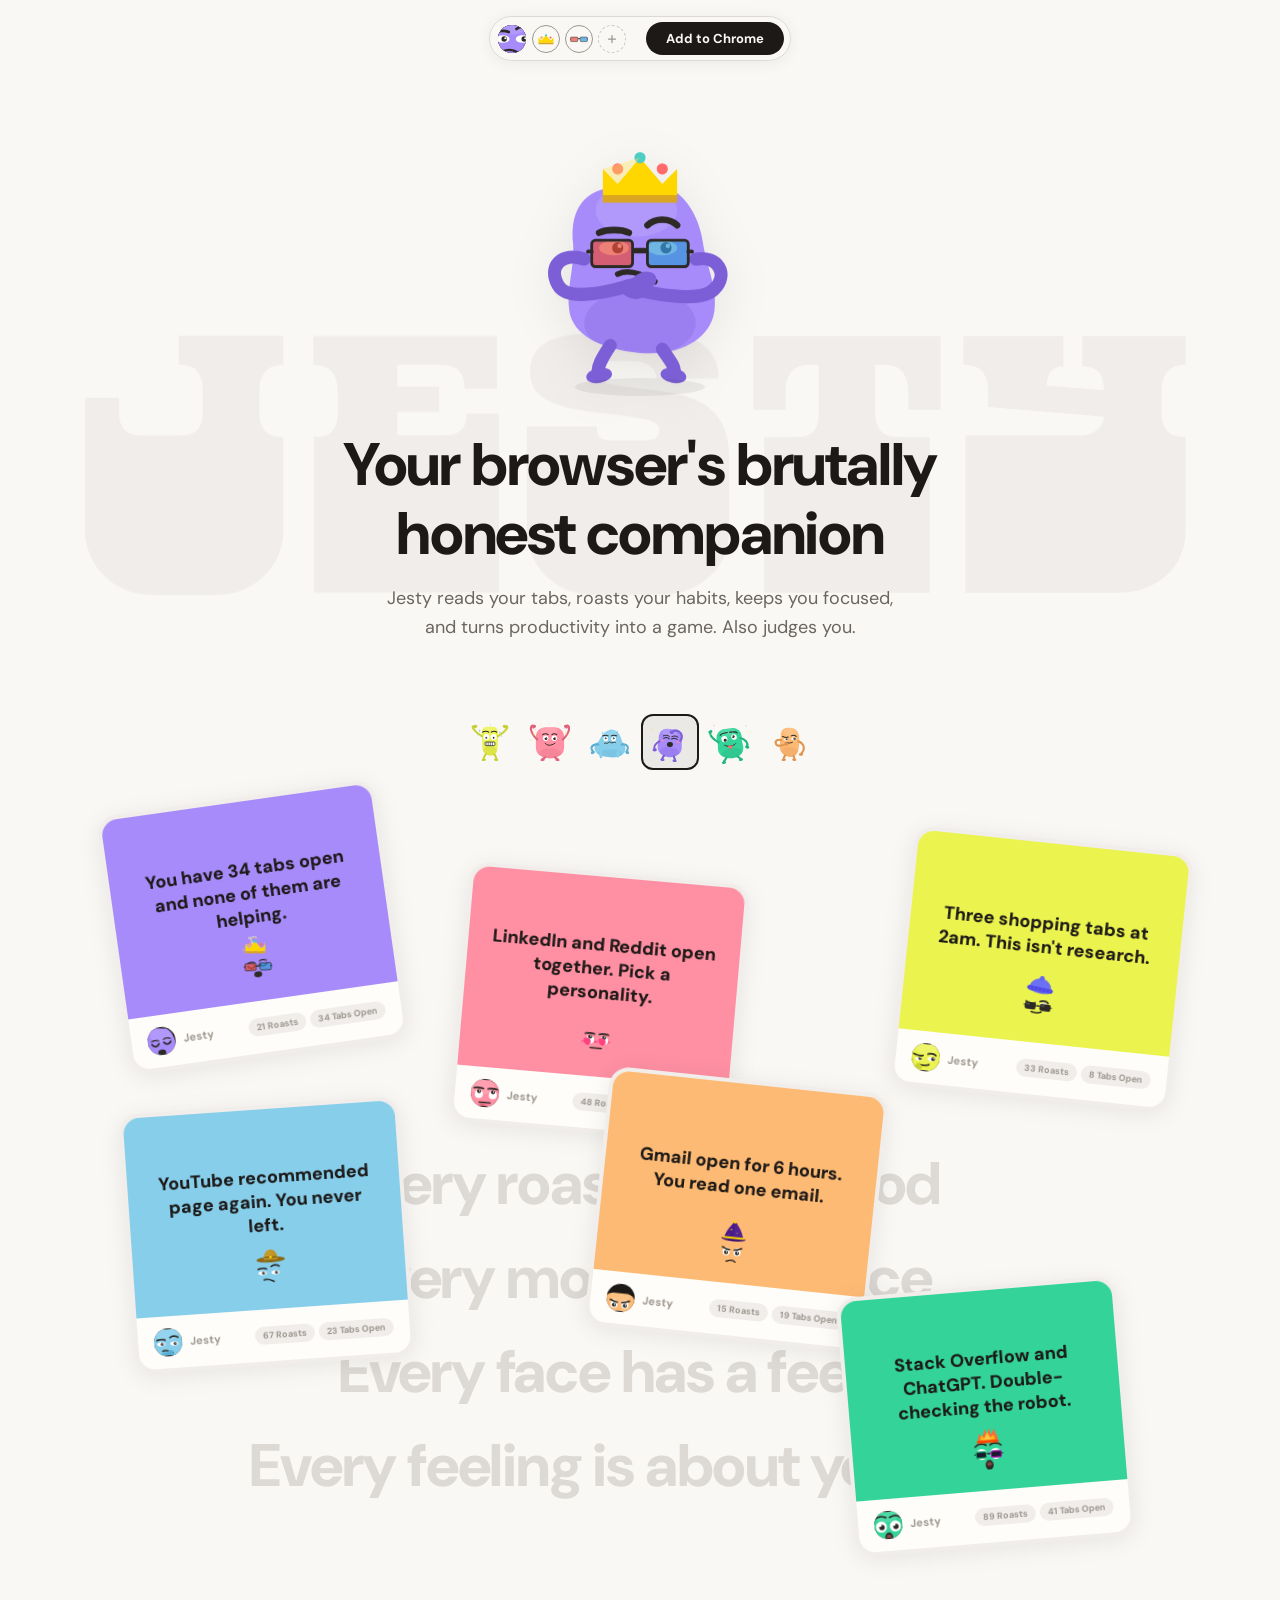
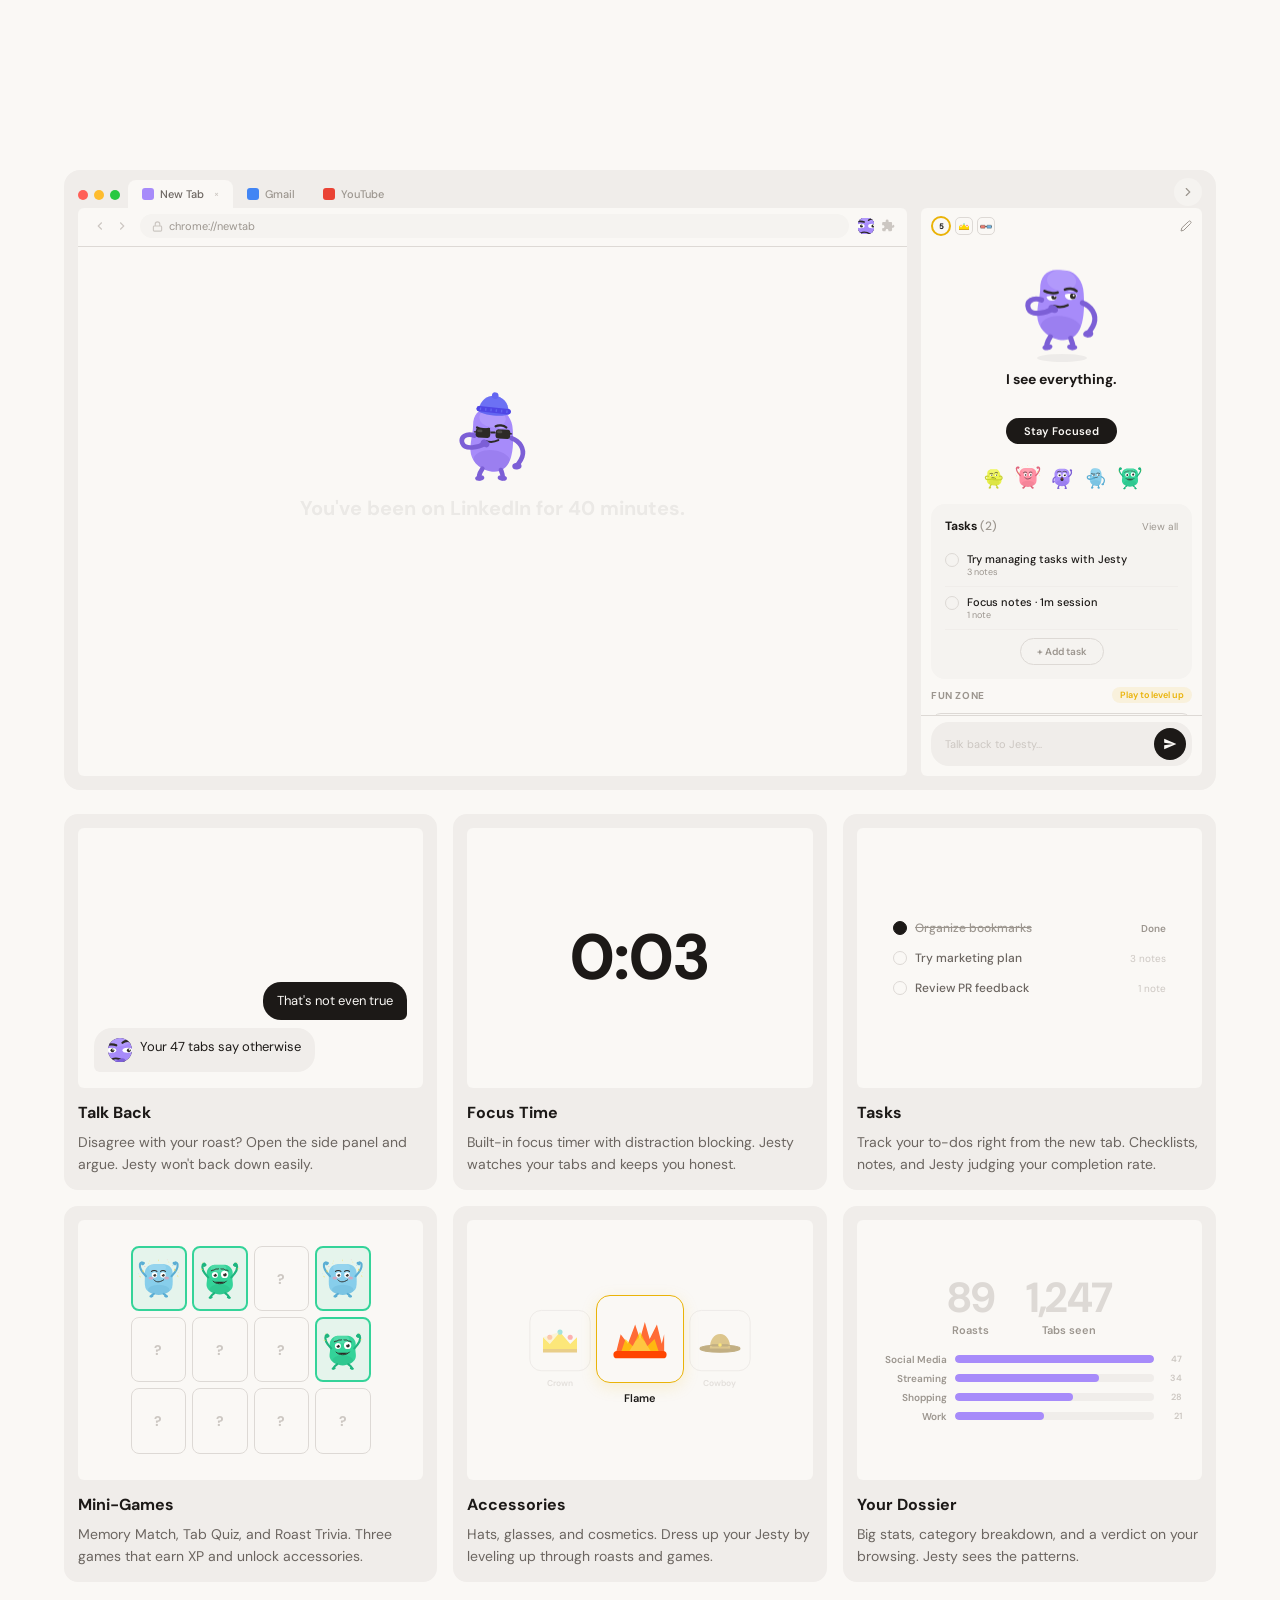
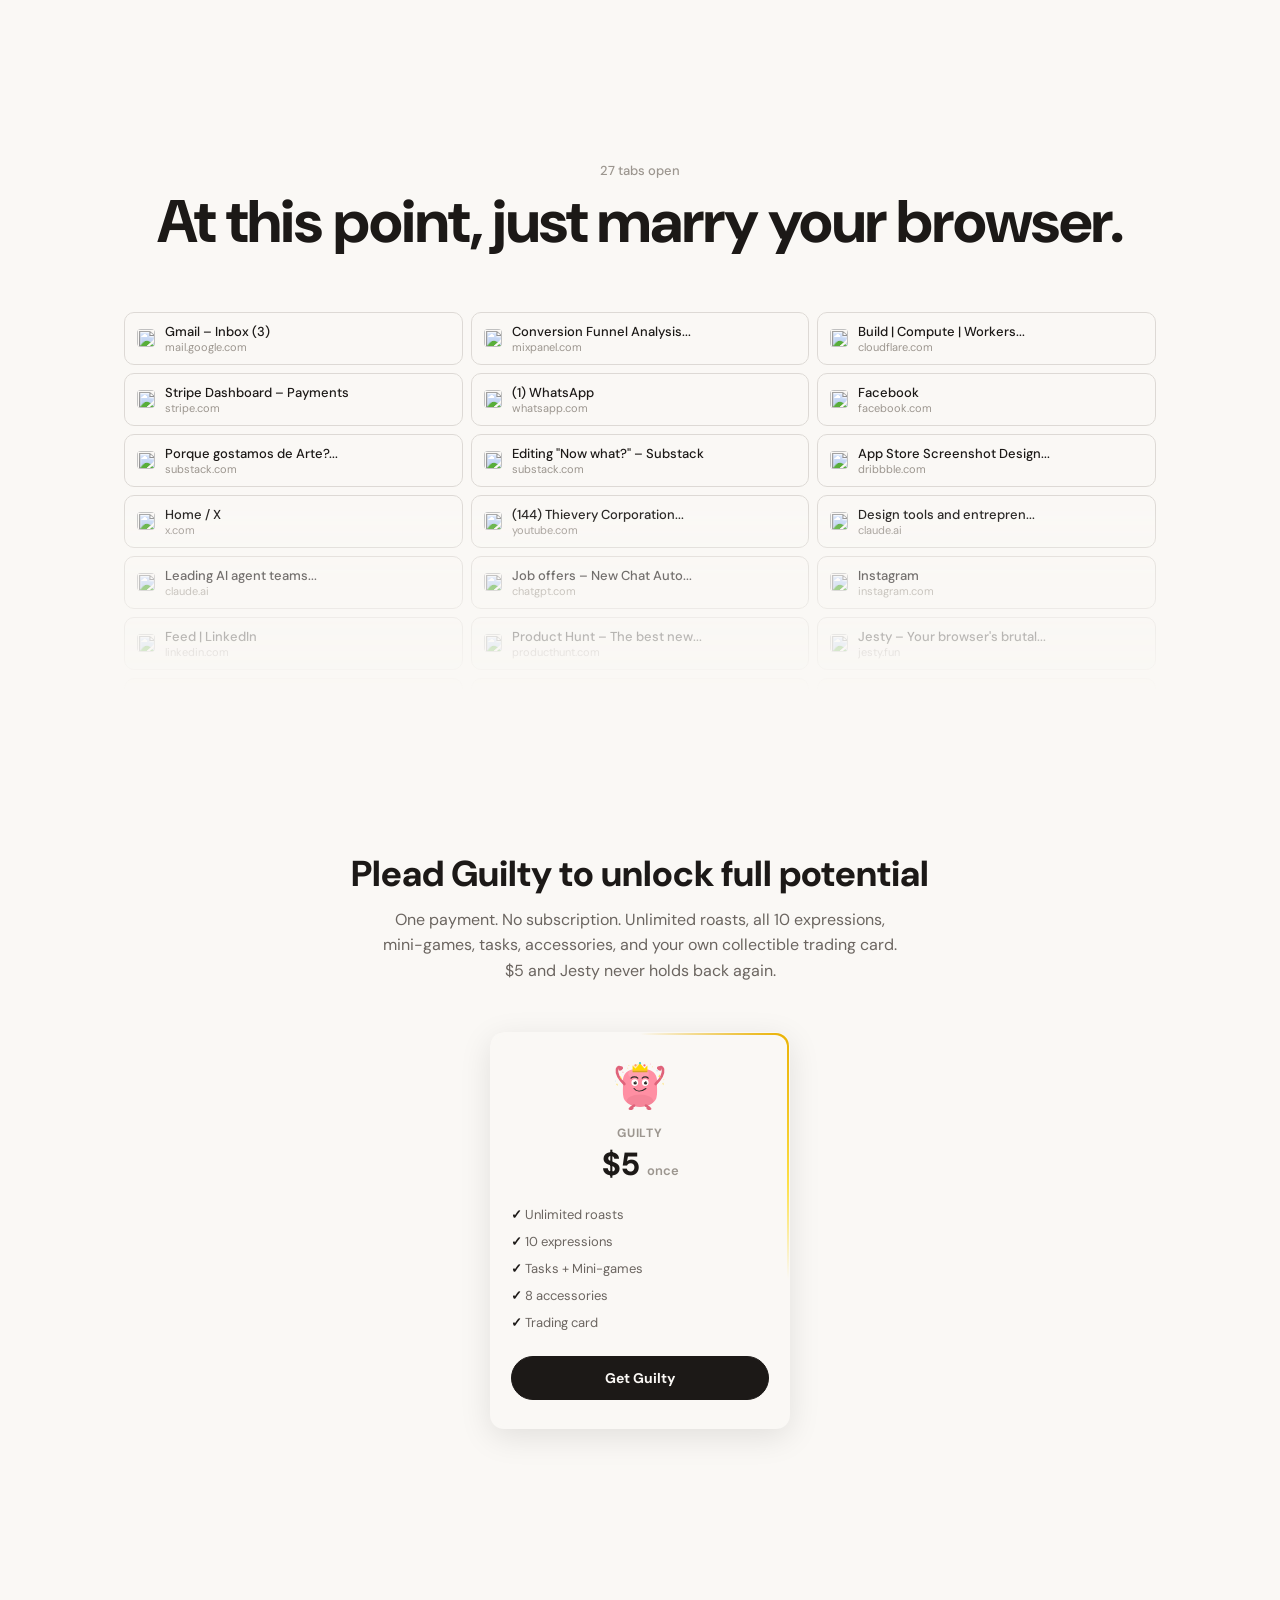
==== commit 90f1b5bc: "Add favicon to index and privacy pages Co-Authored-By: Claude Opus 4.6 (1M context) <noreply@anthrop" ====
--- a/index.html
+++ b/index.html
@@ -6,6 +6,7 @@
   <title>Jesty — Your browser's brutally honest companion</title>
   <meta name="description" content="Meet Jesty! The companion that roasts your browsing, keeps you focused, and rewards you with games and collectibles.">
   <link href="https://fonts.googleapis.com/css2?family=DM+Sans:wght@400;500;600;700;800&family=Danfo&display=swap" rel="stylesheet">
+  <link rel="icon" href="assets/icon.svg" type="image/svg+xml">
   <link rel="stylesheet" href="site.css">
 </head>
 <body>
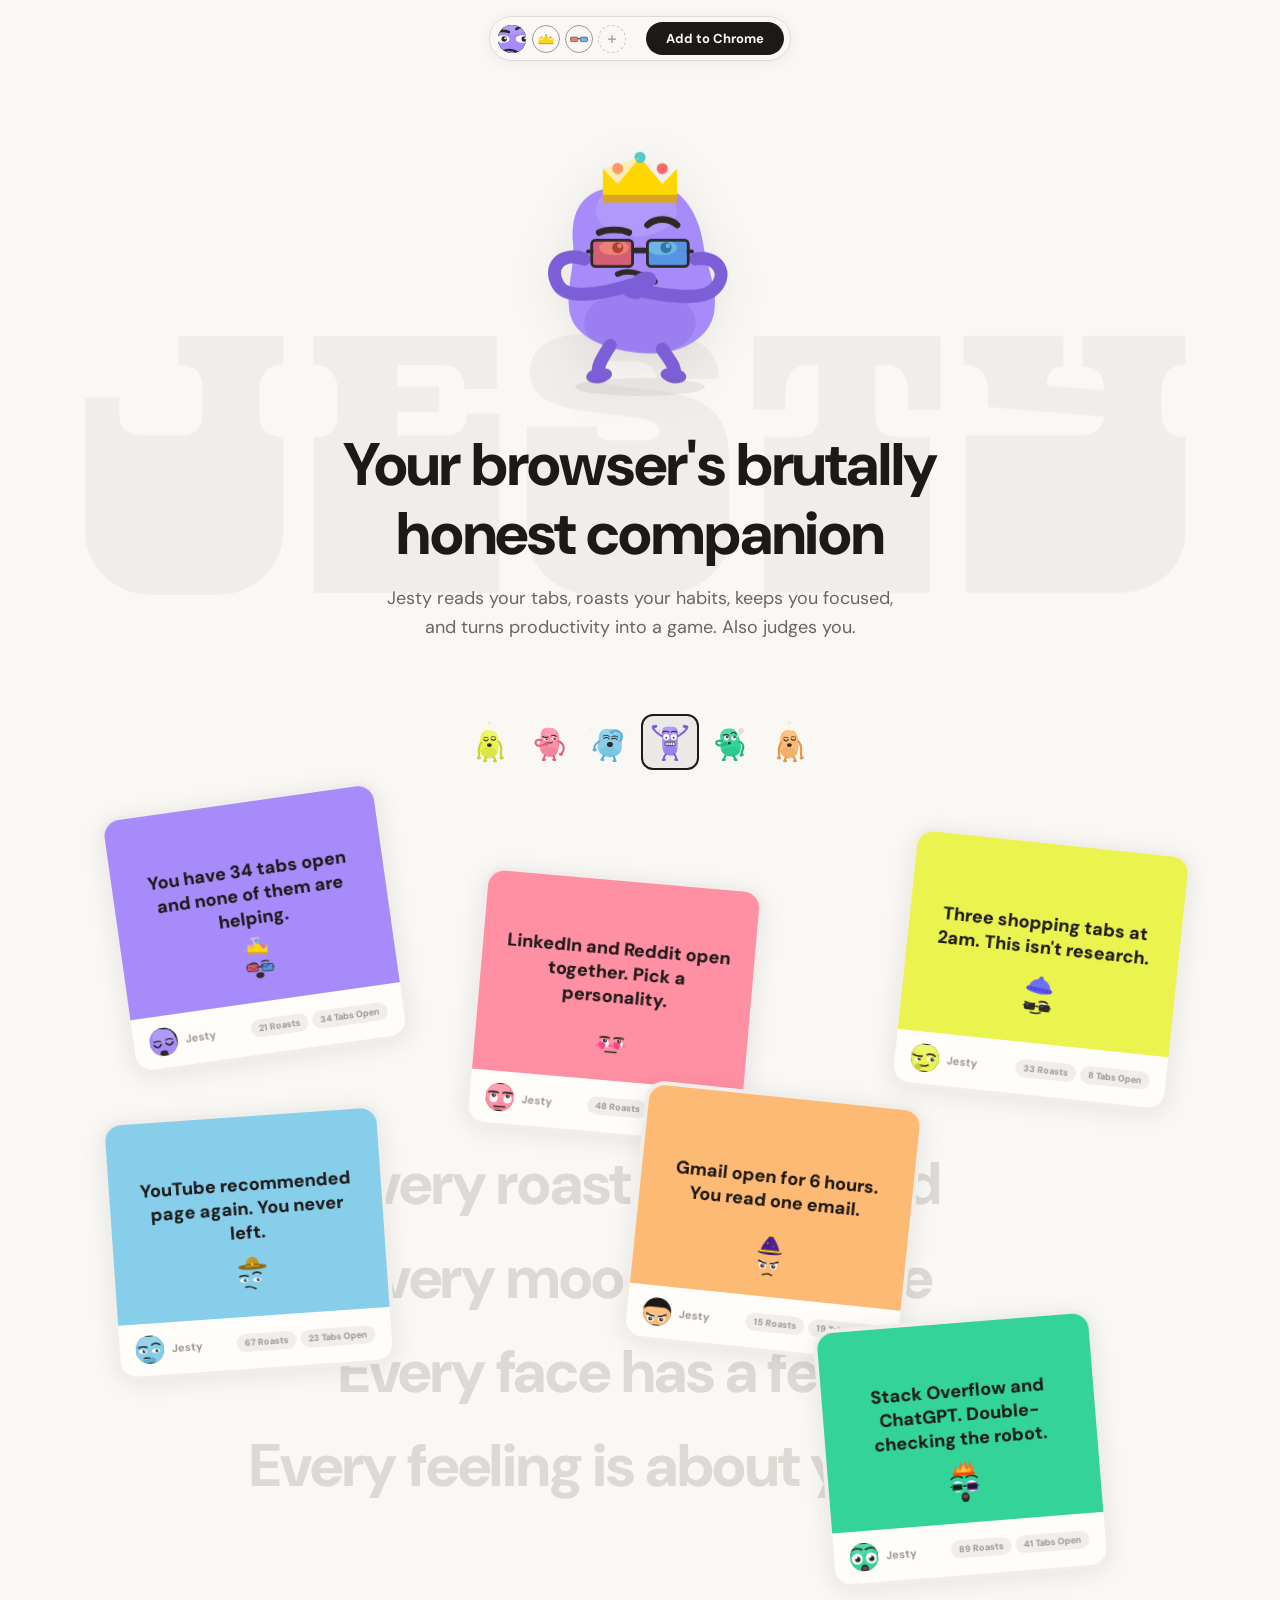
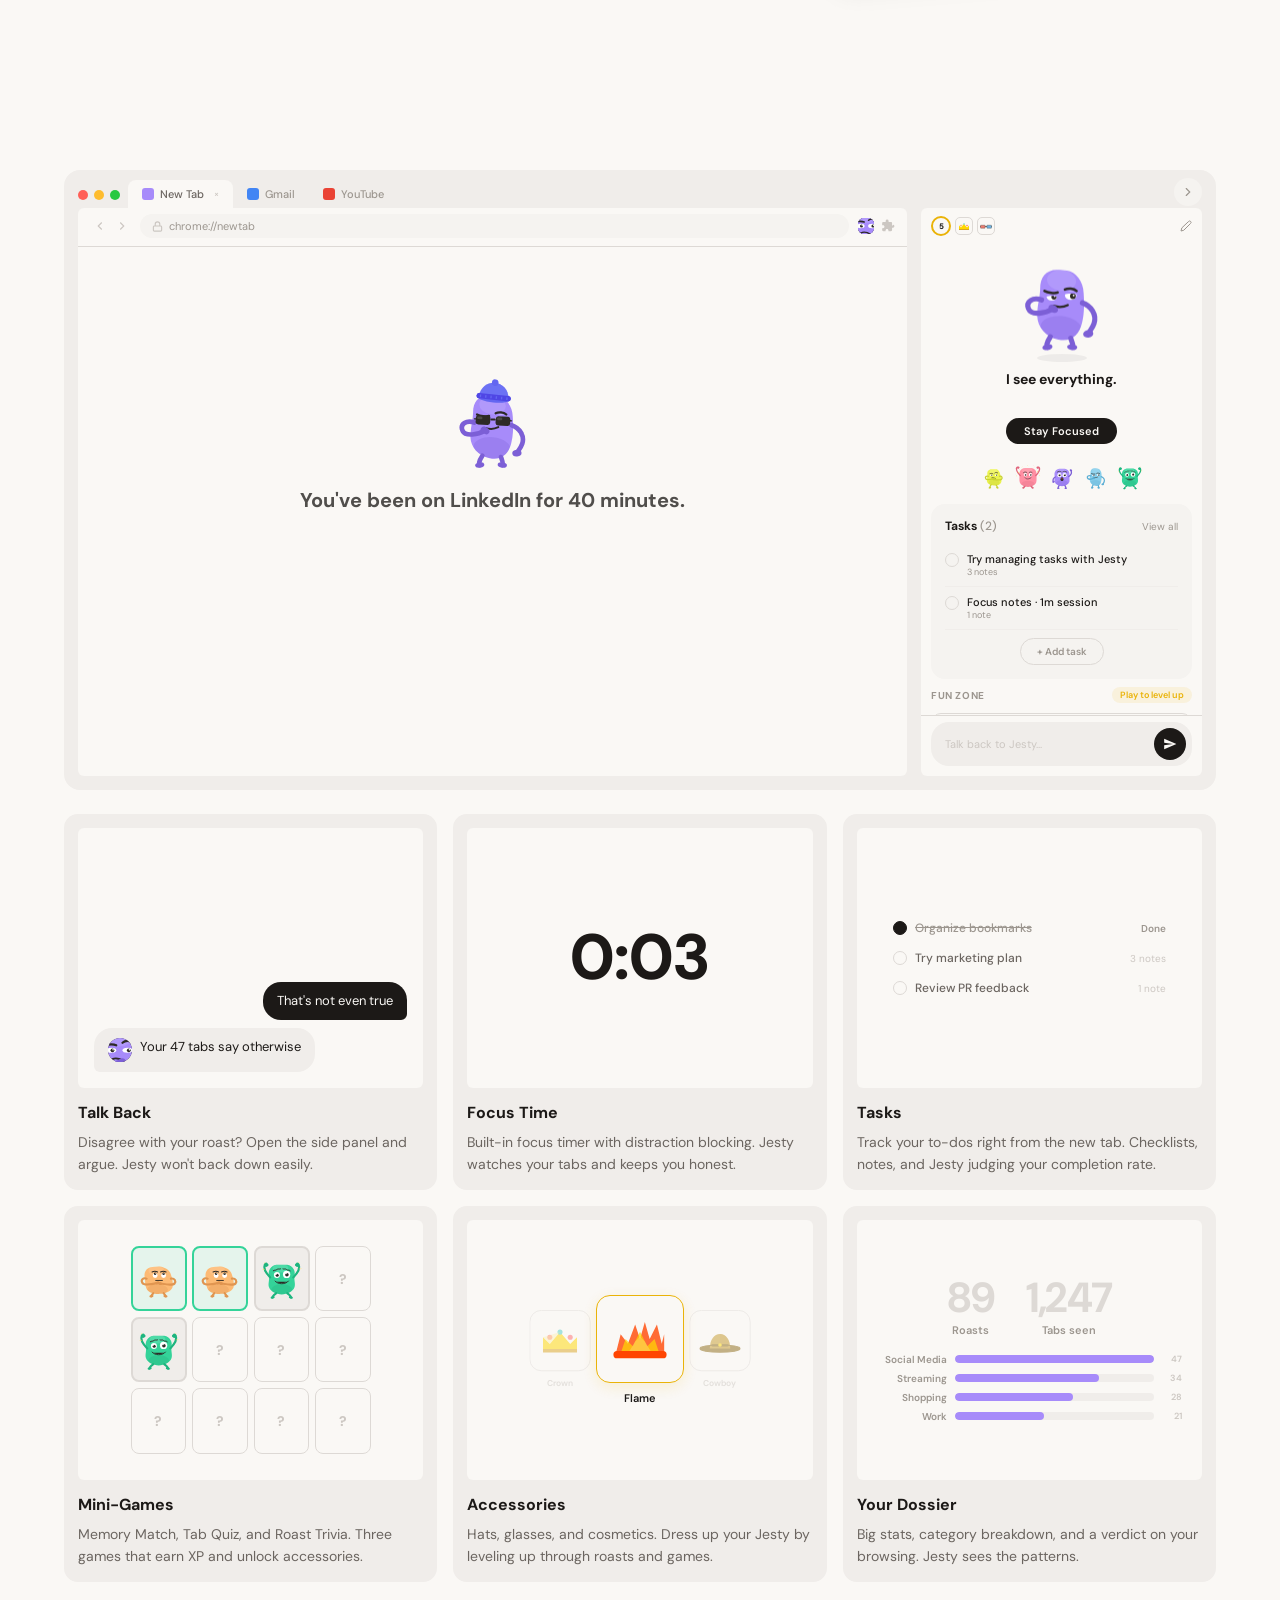
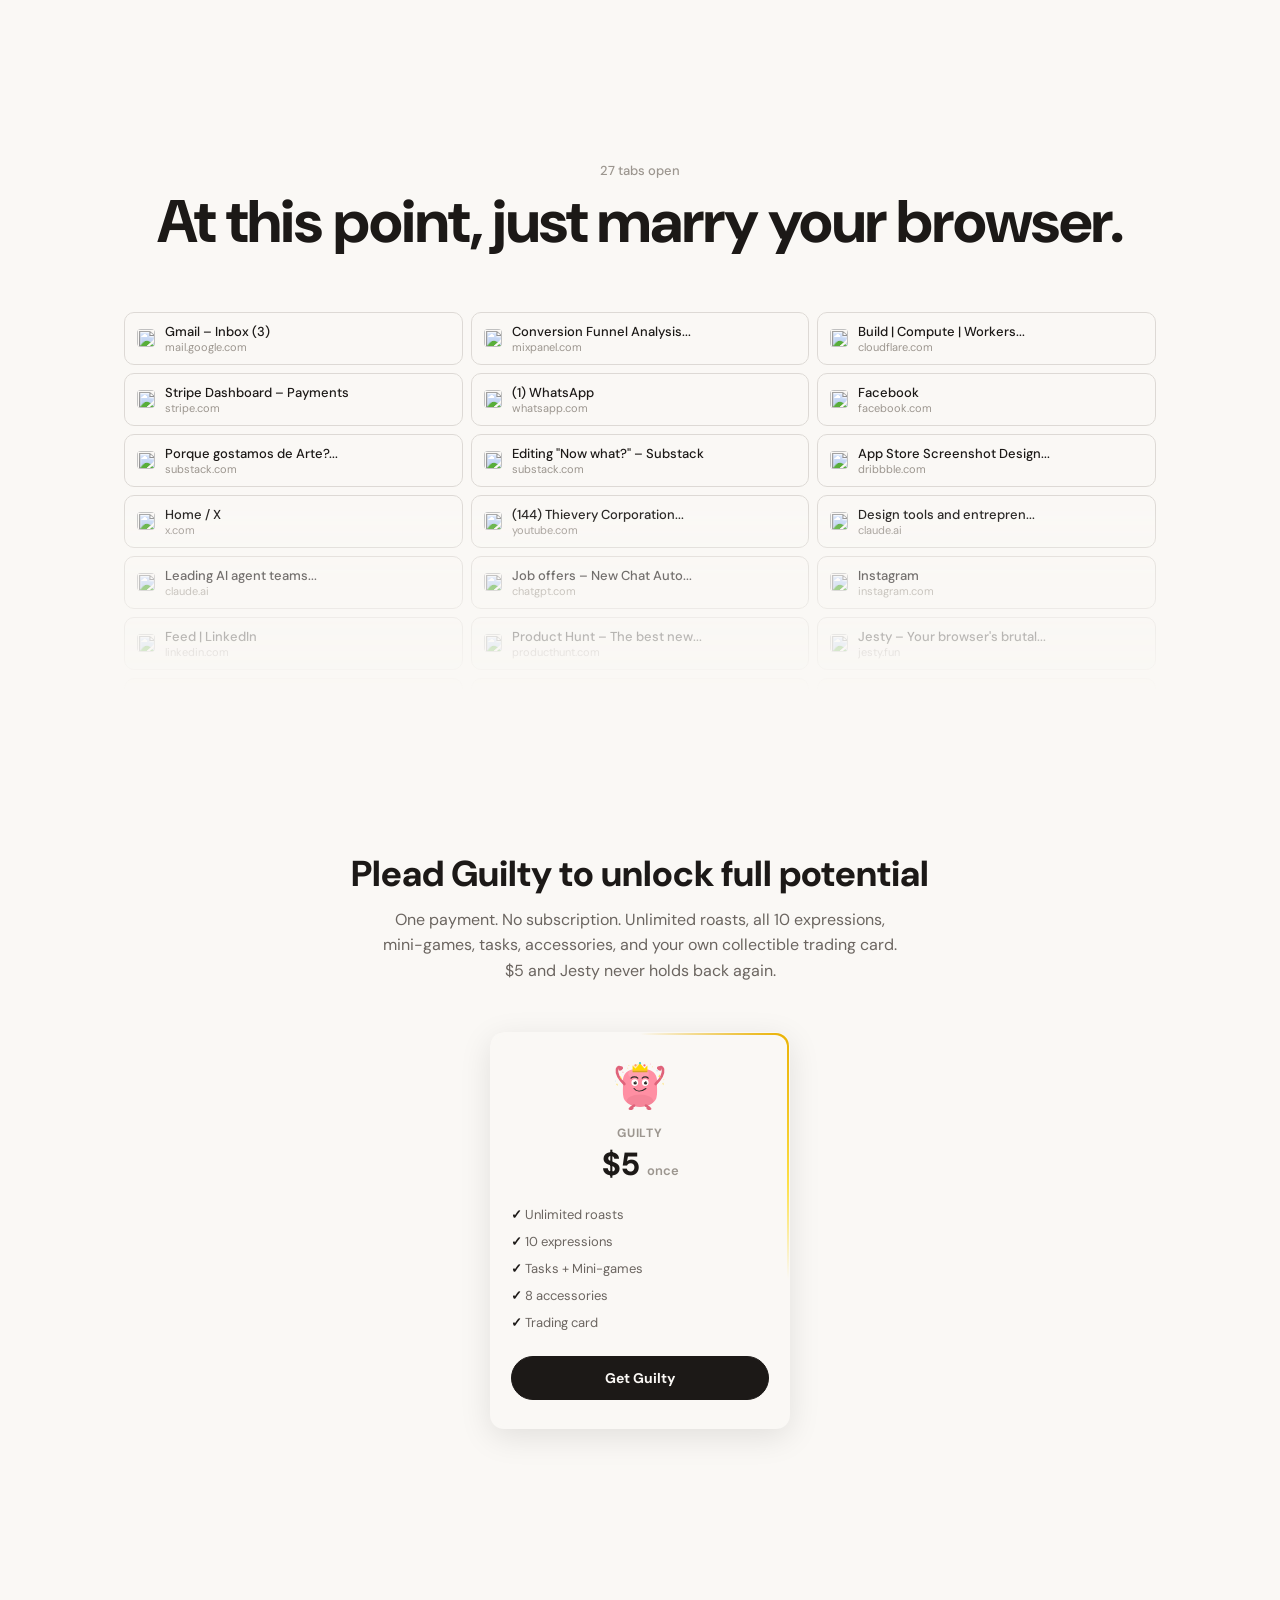
==== commit de96e0d2: "Link all Add to Chrome buttons to Chrome Web Store Co-Authored-By: Claude Opus 4.6 (1M context) <nor" ====
--- a/index.html
+++ b/index.html
@@ -31,7 +31,7 @@
       </div>
     </div>
     <div class="x-nav-spacer"></div>
-    <a href="#" class="x-nav-cta">Add to Chrome</a>
+    <a href="https://chromewebstore.google.com/detail/jesty/pickgicidbkahggppmjpfjihhfdeodhb" target="_blank" class="x-nav-cta">Add to Chrome</a>
   </nav>
 
   <!-- ACCESSORIES DROPDOWN -->
@@ -237,7 +237,7 @@
             <li>Focus timer</li>
             <li>Chat with Jesty</li>
           </ul>
-          <a href="#" class="x-btn x-btn-secondary x-btn-full">Add to Chrome</a>
+          <a href="https://chromewebstore.google.com/detail/jesty/pickgicidbkahggppmjpfjihhfdeodhb" target="_blank" class="x-btn x-btn-secondary x-btn-full">Add to Chrome</a>
         </div>
 
         <div class="x-pricing-card featured" data-tier="guilty">
@@ -280,7 +280,7 @@
         <div class="x-footer-reveal-bg" id="x-footer-bg-word" aria-hidden="true"></div>
         <h2 class="x-cta-title">Ready to get judged?</h2>
         <p class="x-cta-subtitle">Install Jesty and find out what your tabs say about you.</p>
-        <a href="#" class="x-btn x-btn-primary x-btn-lg x-cta-btn">Add to Chrome — It's free</a>
+        <a href="https://chromewebstore.google.com/detail/jesty/pickgicidbkahggppmjpfjihhfdeodhb" target="_blank" class="x-btn x-btn-primary x-btn-lg x-cta-btn">Add to Chrome — It's free</a>
       </div>
       <div class="x-footer-nav">
         <div class="x-footer-inner">
--- a/site.css
+++ b/site.css
@@ -1315,6 +1315,7 @@
   text-align: center;
   line-height: 1.35;
   max-width: 420px;
+  min-height: 54px;
 }
 
 .x-newtab-actions {
@@ -2362,6 +2363,9 @@
    RESPONSIVE
    ═══════════════════════════════════════ */
 @media (max-width: 768px) {
+  /* ── Notifications: hide on mobile ── */
+  .x-roast-notifs { display: none !important; }
+
   /* ── Nav ── */
   .x-nav-acc-slots { display: none; }
   .x-acc-dropdown { display: none !important; }
@@ -2370,7 +2374,7 @@
 
   /* ── Hero ── */
   .x-hero { padding: 90px 16px 40px; min-height: auto; }
-  .x-hero-title { font-size: 28px; }
+  .x-hero-title { font-size: clamp(32px, 8vw, 40px); }
   .x-hero-subtitle { font-size: 15px; }
   .x-hero-stage { height: 260px; }
   #x-hero-face { width: 200px; height: 186px; }
@@ -2388,9 +2392,12 @@
   .x-roast-section { margin-top: -100px; }
   .x-roast-container { height: 700px; }
 
-  /* ── Mood intro: pushed down, bigger text ── */
-  .x-mood-intro { min-height: auto; padding: 420px 16px 60px; }
-  .x-mood-line { font-size: 40px; font-weight: 900; }
+  /* ── Mood intro ── */
+  .x-mood-intro { min-height: auto; padding: 400px 16px 40px; }
+  .x-mood-line { font-size: 24px; font-weight: 800; }
+
+  /* ── Tabs: single column on mobile ── */
+  .x-tabs-grid { grid-template-columns: 1fr; }
 
   /* ── Features ── */
   .x-features { padding: 60px 0; }
@@ -2403,27 +2410,49 @@
 
   .x-feature-card { border-radius: 14px; }
 
-  /* Hero card: stack vertically */
+  /* Hero card: chrome window fills the card on mobile */
   .x-feature-hero-layout {
     flex-direction: column;
     height: auto;
     overflow: visible;
   }
   .x-mini-panel { display: none !important; }
-  .x-feature-preview-wide { height: 260px; }
+  .x-feature-preview-wide {
+    height: auto !important;
+    min-height: 360px;
+    margin-bottom: 0 !important;
+  }
+  .x-feature-preview-wide .x-window-content {
+    min-height: 300px;
+  }
+  .x-feature-preview-wide .x-scene-newtab {
+    min-height: 300px;
+    justify-content: center;
+  }
   .x-hero-card-toggle { display: none; }
   .x-newtab-widgets { display: none; }
   .x-newtab-actions { display: none; }
 
 
   /* ── Pricing ── */
-  .x-pricing-stack { min-height: auto; flex-direction: column; align-items: center; gap: 12px; }
-  .x-pricing-card { position: relative; width: 100%; max-width: 320px; }
-  .x-pricing-card[data-tier="free"],
-  .x-pricing-card[data-tier="pro"] { transform: none; opacity: 1; }
-  .x-pricing-card.featured { transform: none; }
+  .x-pricing { padding: 60px 16px; }
+  .x-pricing .x-section-inner { padding: 0; }
+  .x-pricing-stack { min-height: auto; flex-direction: column; align-items: stretch; gap: 12px; }
+  .x-pricing-card { position: relative !important; width: 100% !important; max-width: 100% !important; left: auto !important; right: auto !important; top: auto !important; transform: none !important; opacity: 1 !important; }
 
   /* ── Footer ── */
+  .x-footer-bg-char { font-size: 28vw; }
+  .x-footer-reveal-bg {
+    position: relative;
+    top: auto; left: auto;
+    transform: none;
+    margin: 0 auto 24px;
+    z-index: 0;
+    width: 100%;
+    overflow: hidden;
+  }
+  .x-footer-cta { padding: 24px 24px 24px; }
+  .x-cta-title { margin-top: 0; }
   .x-footer-inner { flex-direction: column; gap: 32px; }
   .x-footer-links { gap: 32px; flex-wrap: wrap; }
 
@@ -2432,7 +2461,7 @@
 }
 
 @media (max-width: 480px) {
-  .x-hero-title { font-size: 24px; }
+  .x-hero-title { font-size: clamp(28px, 8vw, 36px); }
   #x-hero-face { width: 180px; height: 167px; }
   .x-hero-stage { height: 220px; }
   .x-hero-floor { width: 80px; height: 12px; }
@@ -2440,5 +2469,5 @@
 
   .x-roast-container { height: 400px; }
 
-  .x-mood-line { font-size: clamp(20px, 6.5vw, 30px); }
-}
+  .x-mood-line { font-size: 22px; }
+}
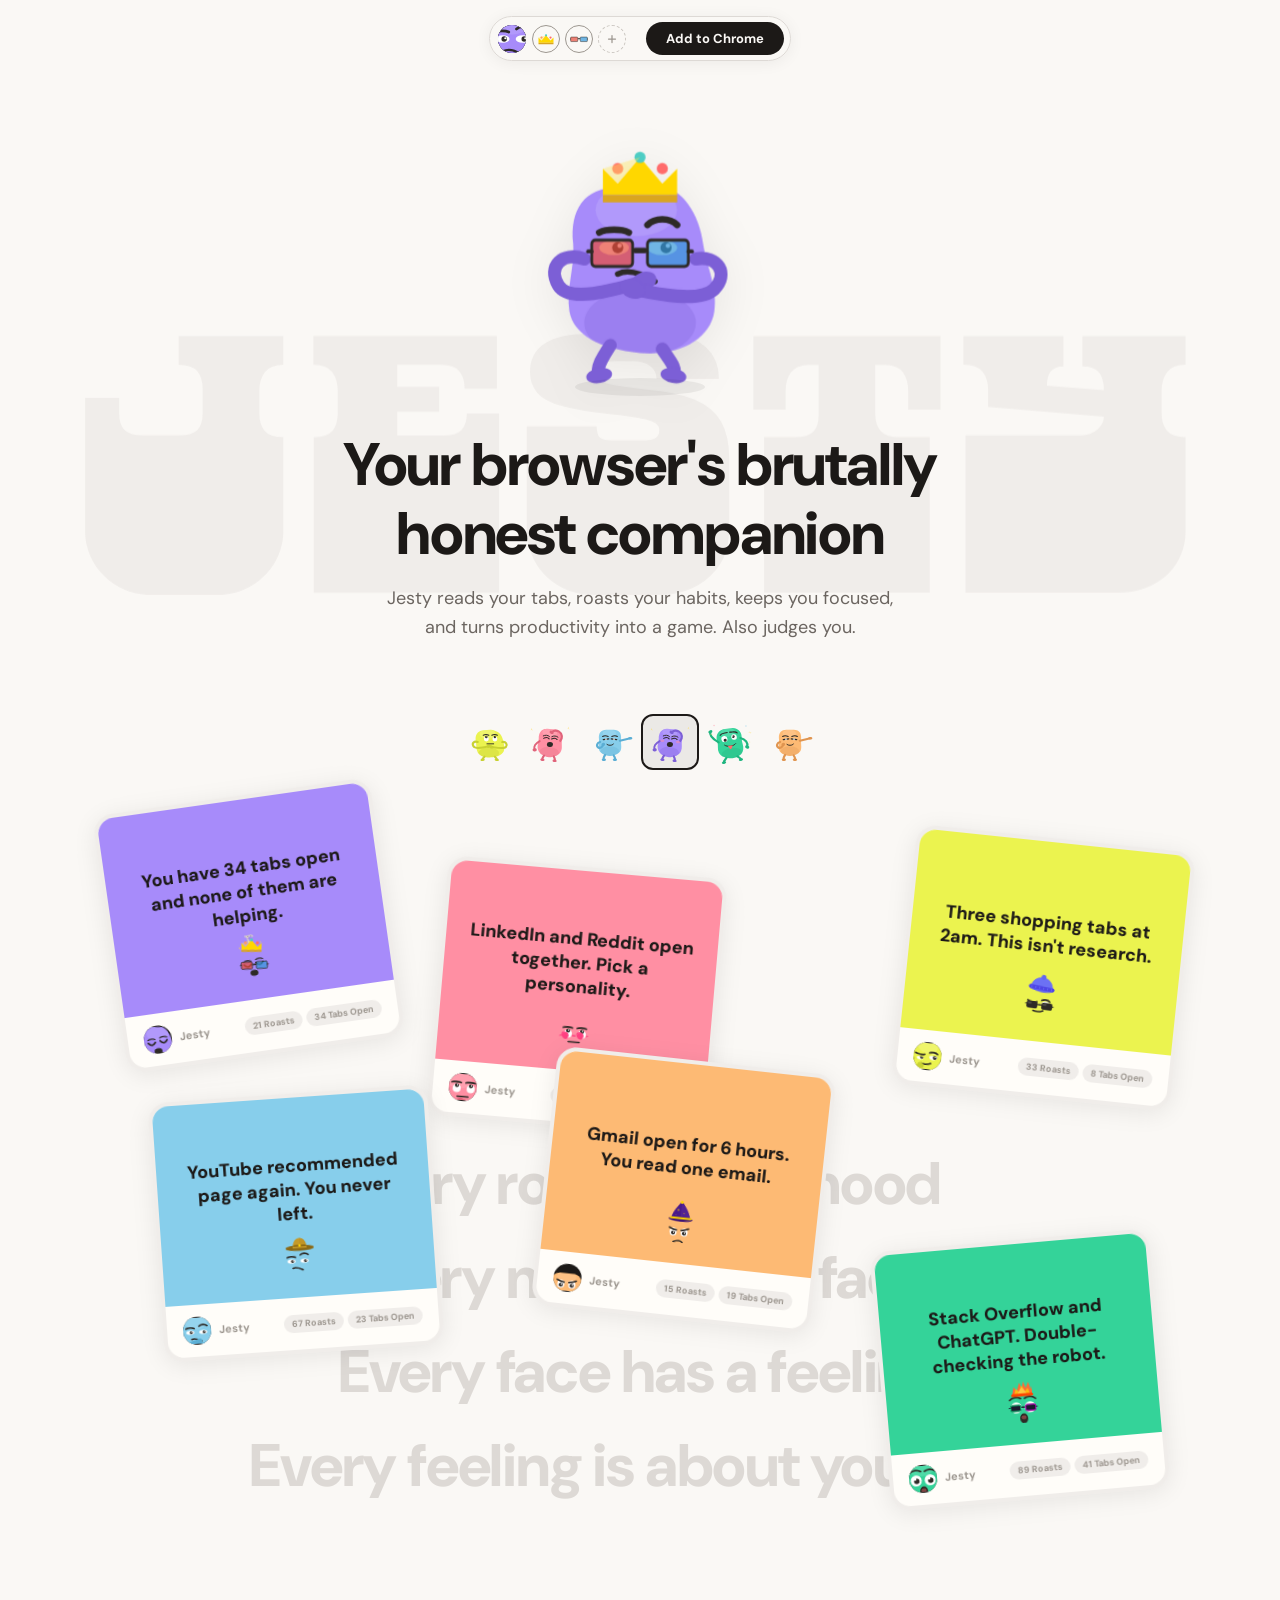
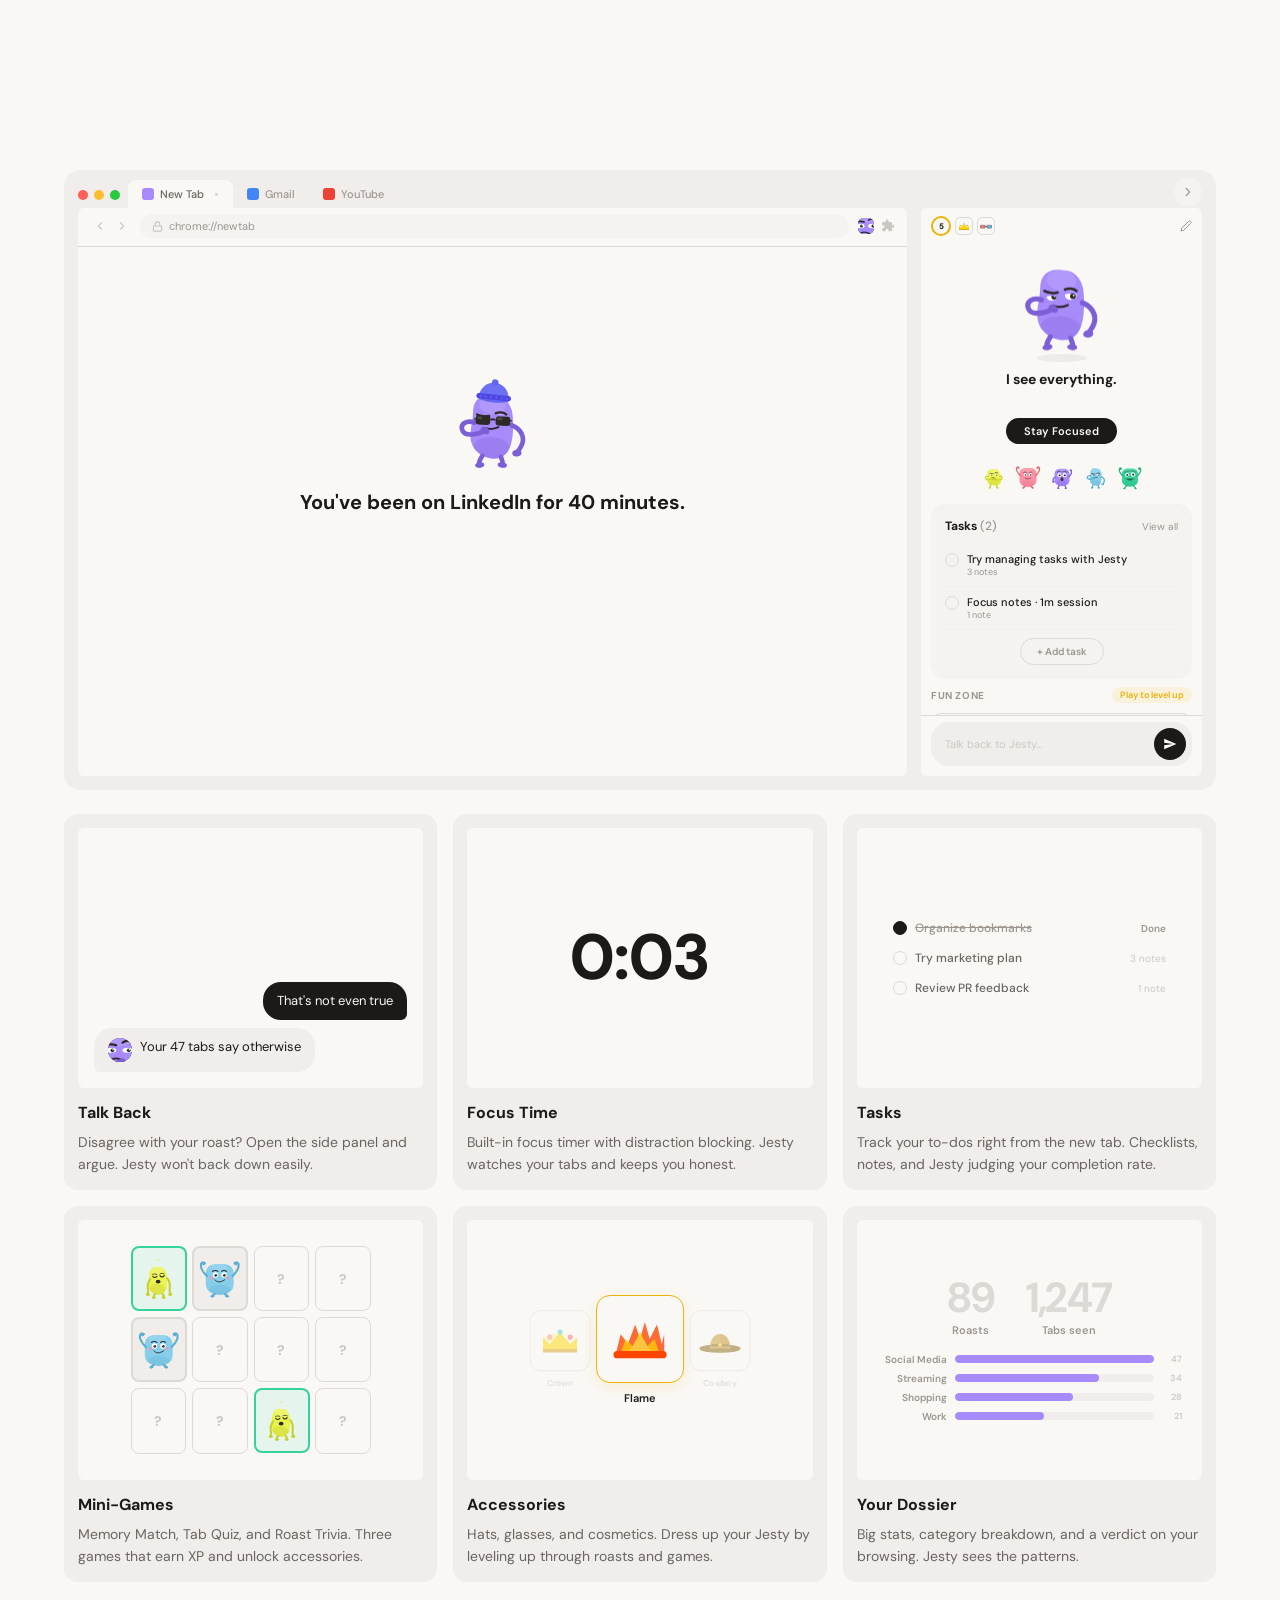
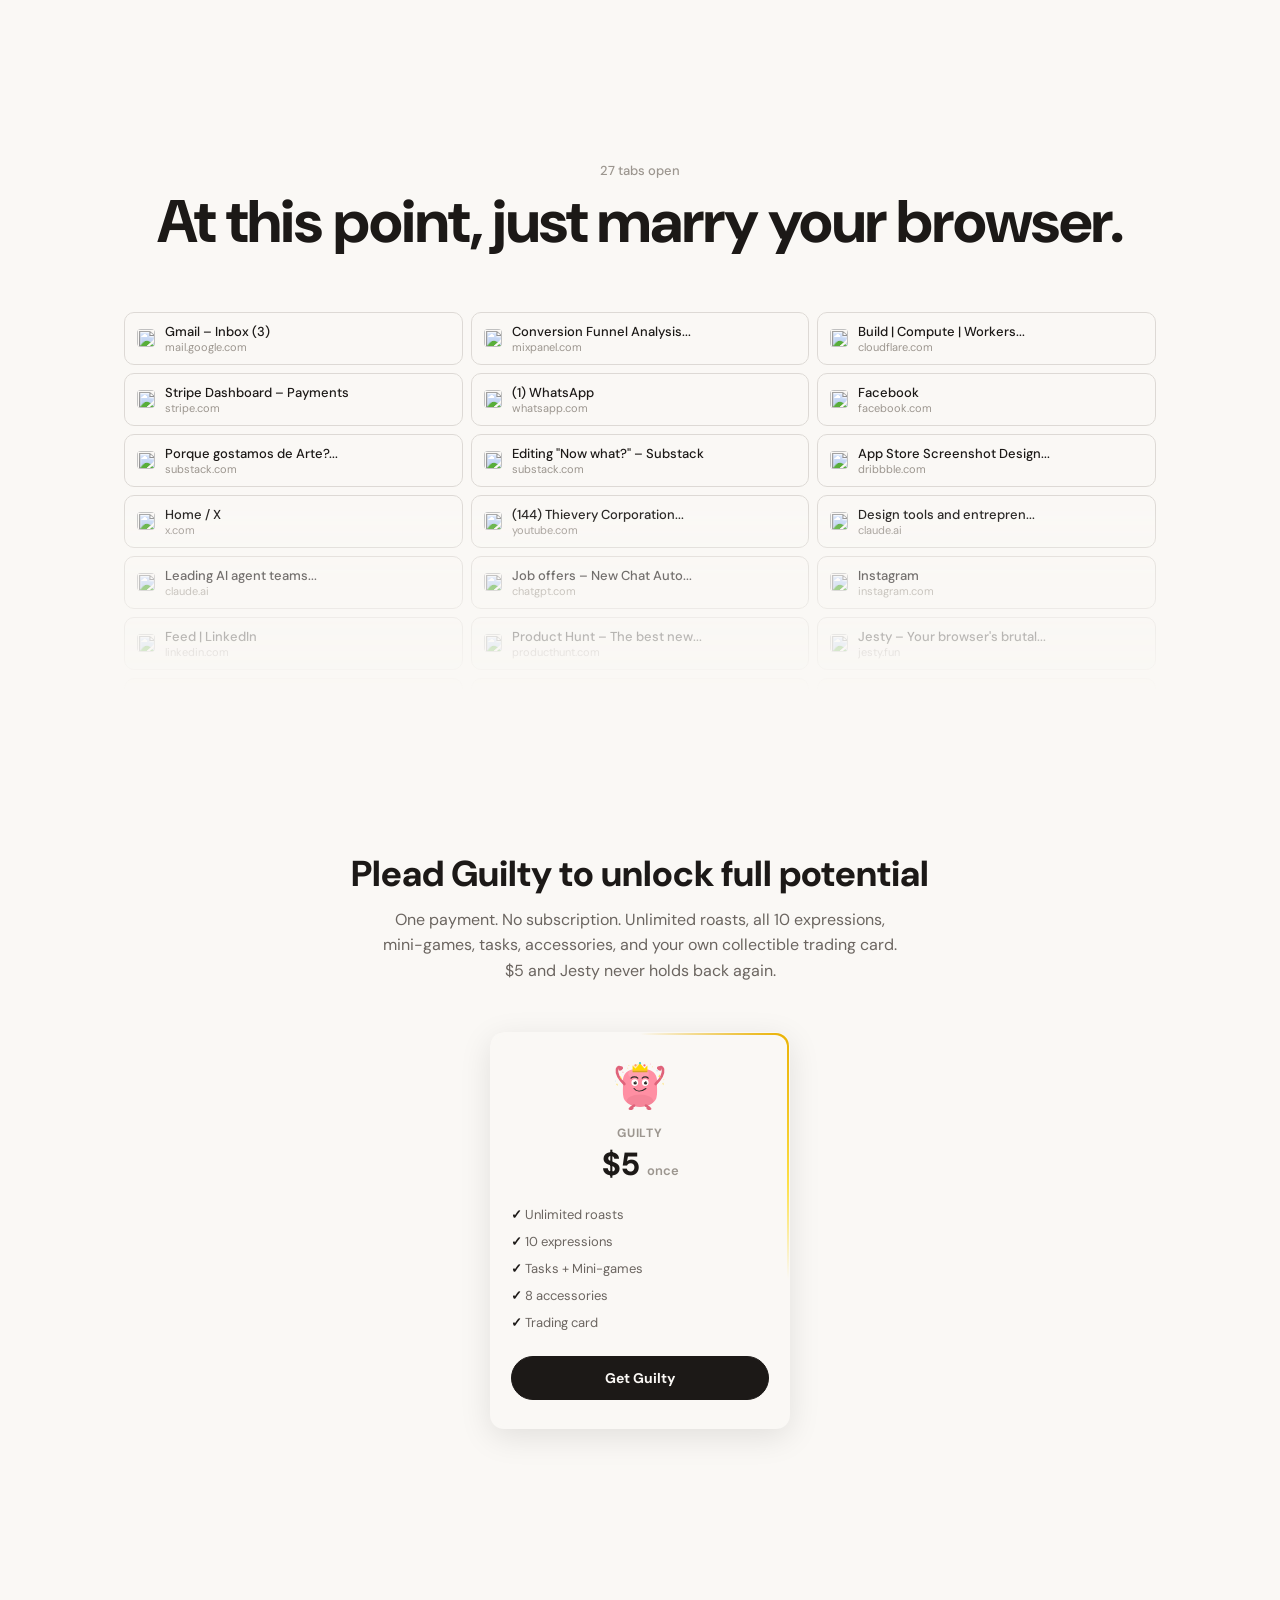
==== commit 9aec4784: "Install Vercel Web Analytics ## Vercel Web Analytics Installation  Successfully configured Vercel We" ====
--- a/index.html
+++ b/index.html
@@ -8,6 +8,10 @@
   <link href="https://fonts.googleapis.com/css2?family=DM+Sans:wght@400;500;600;700;800&family=Danfo&display=swap" rel="stylesheet">
   <link rel="icon" href="assets/icon.svg" type="image/svg+xml">
   <link rel="stylesheet" href="site.css">
+  <script>
+    window.va = window.va || function () { (window.vaq = window.vaq || []).push(arguments); };
+  </script>
+  <script defer src="/_vercel/insights/script.js"></script>
 </head>
 <body>
 
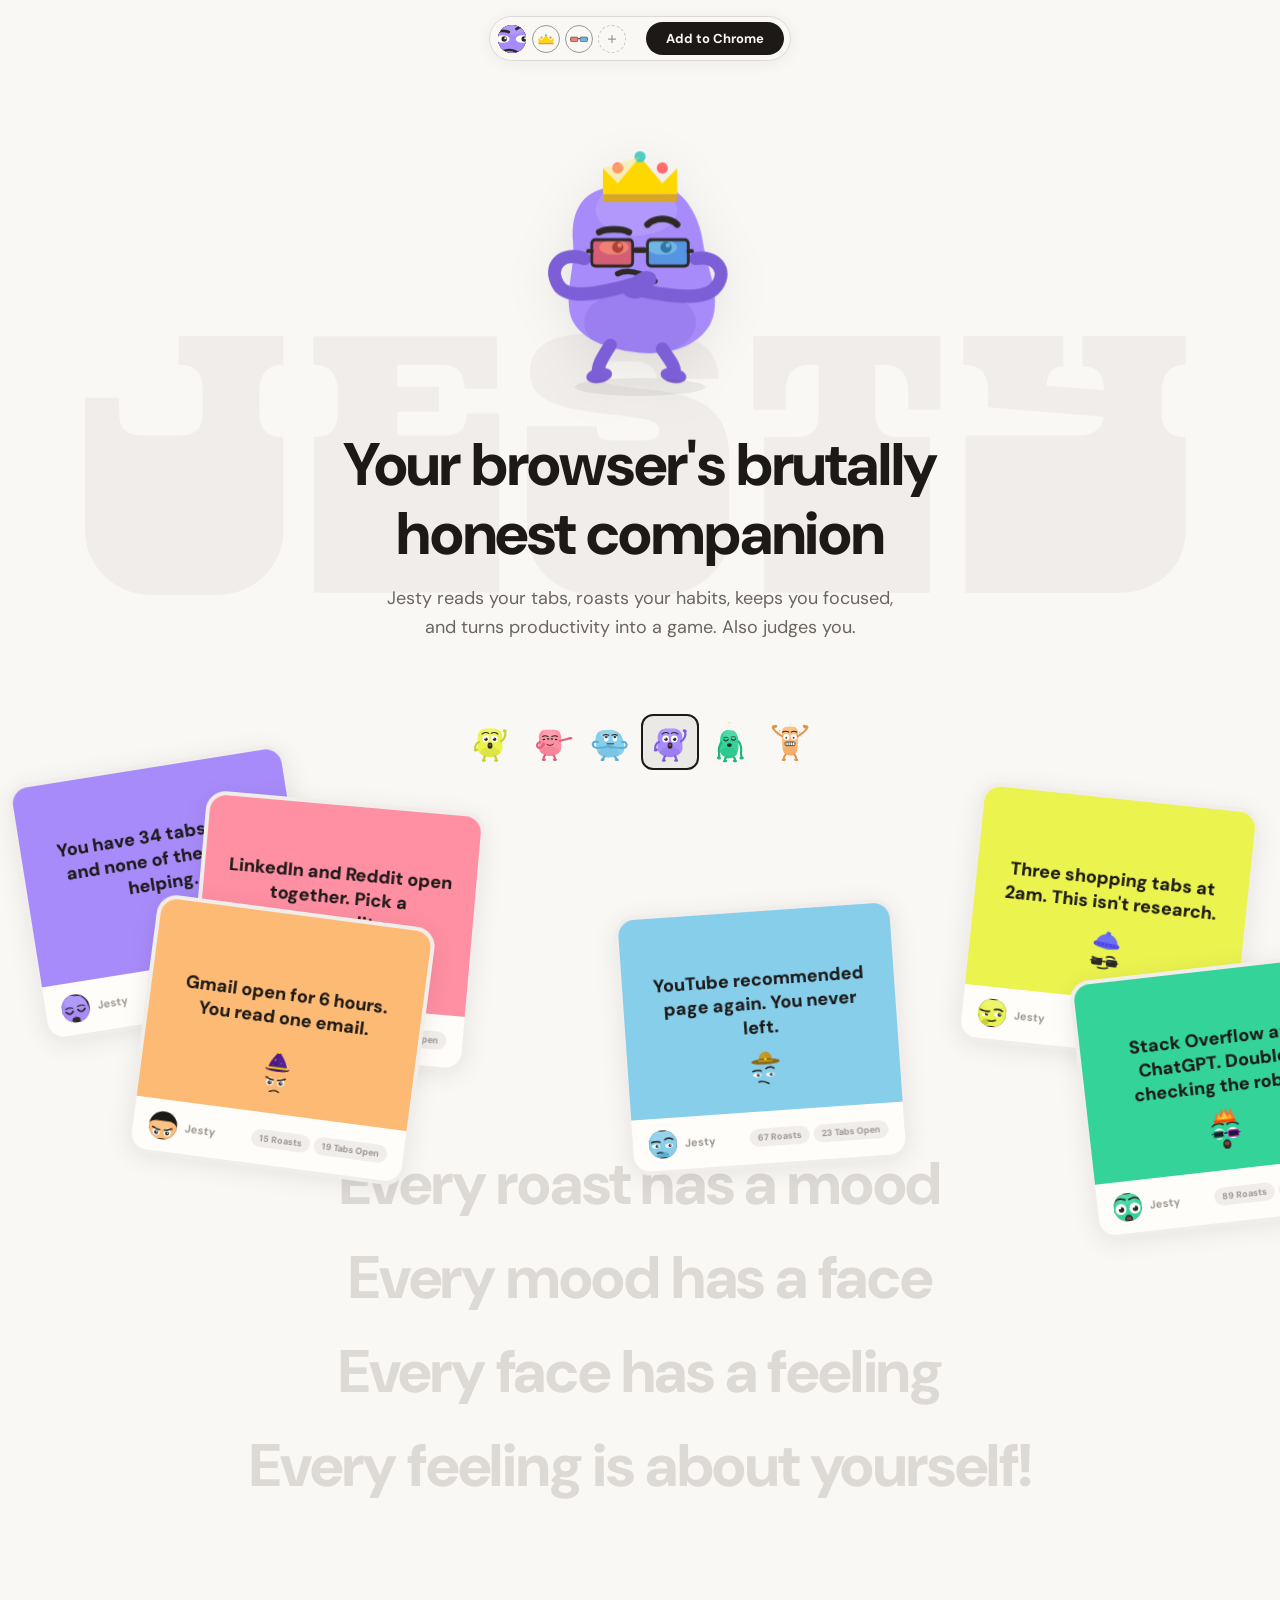
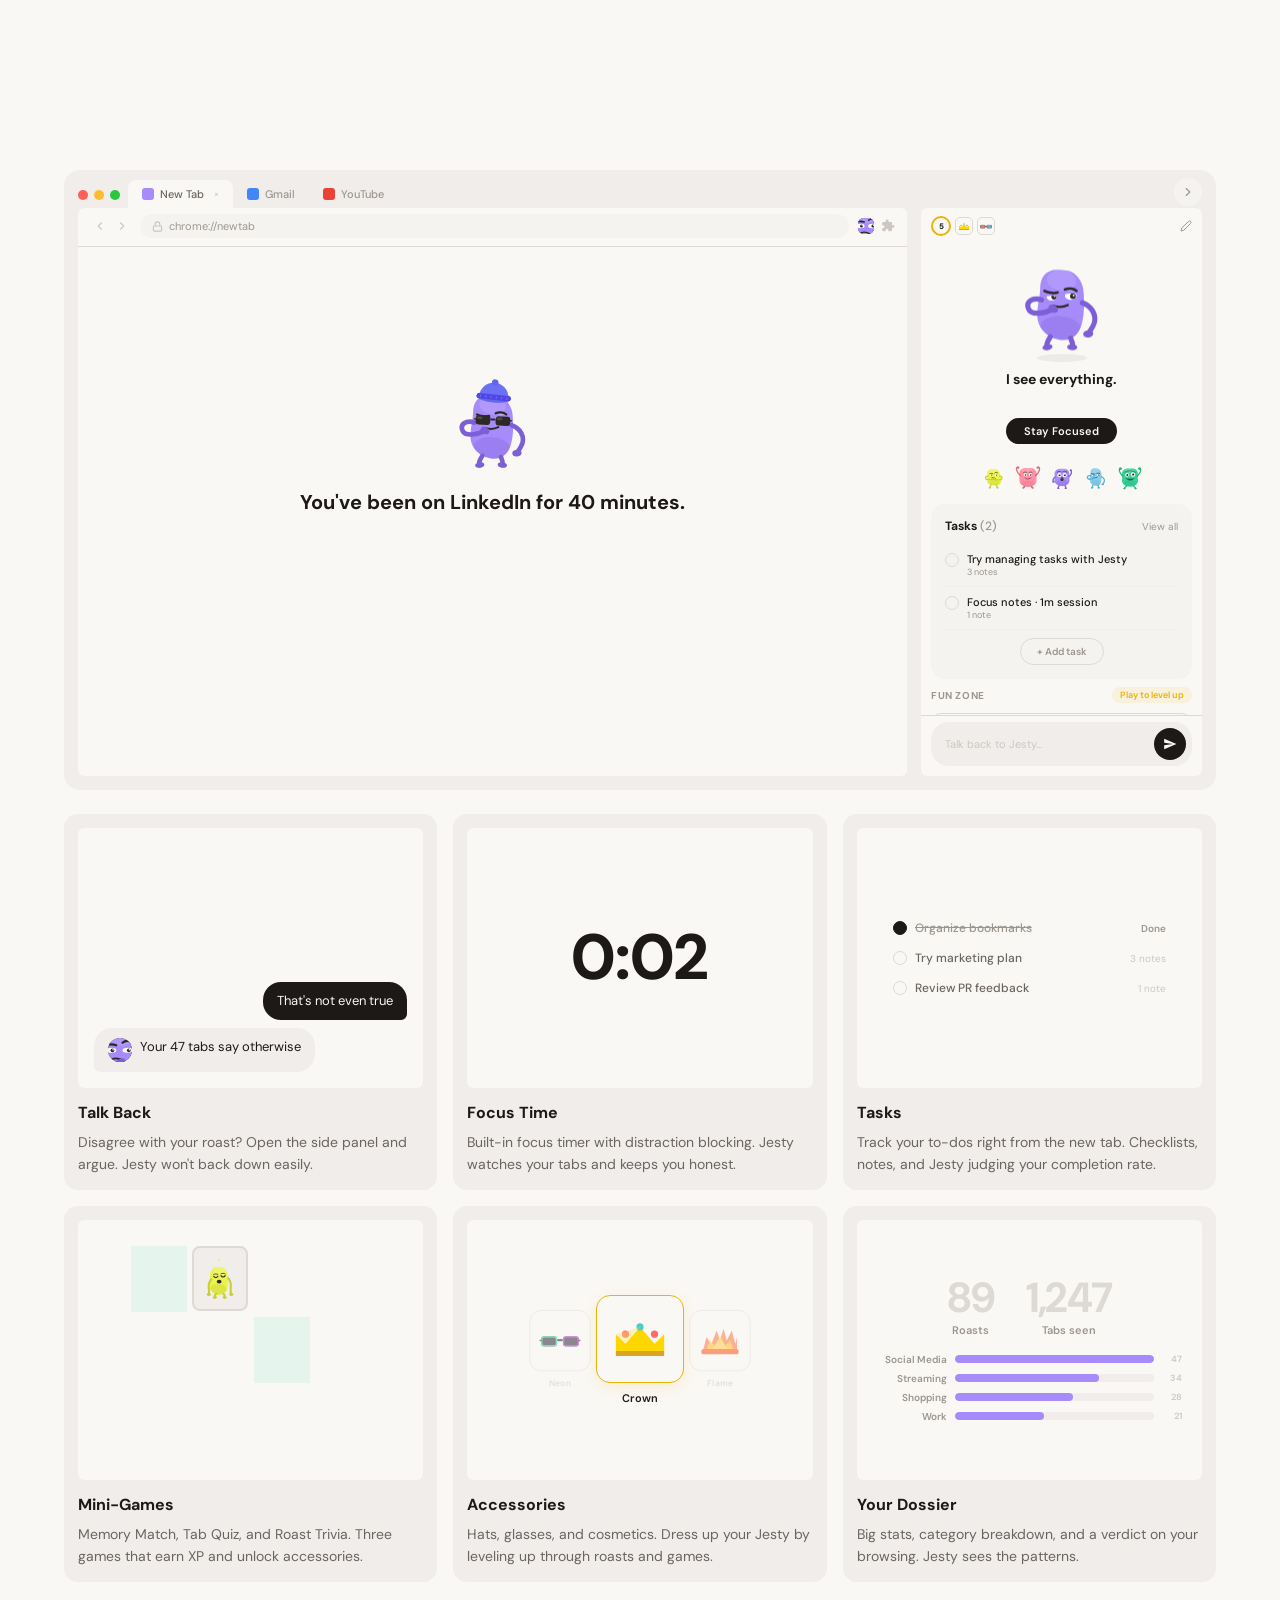
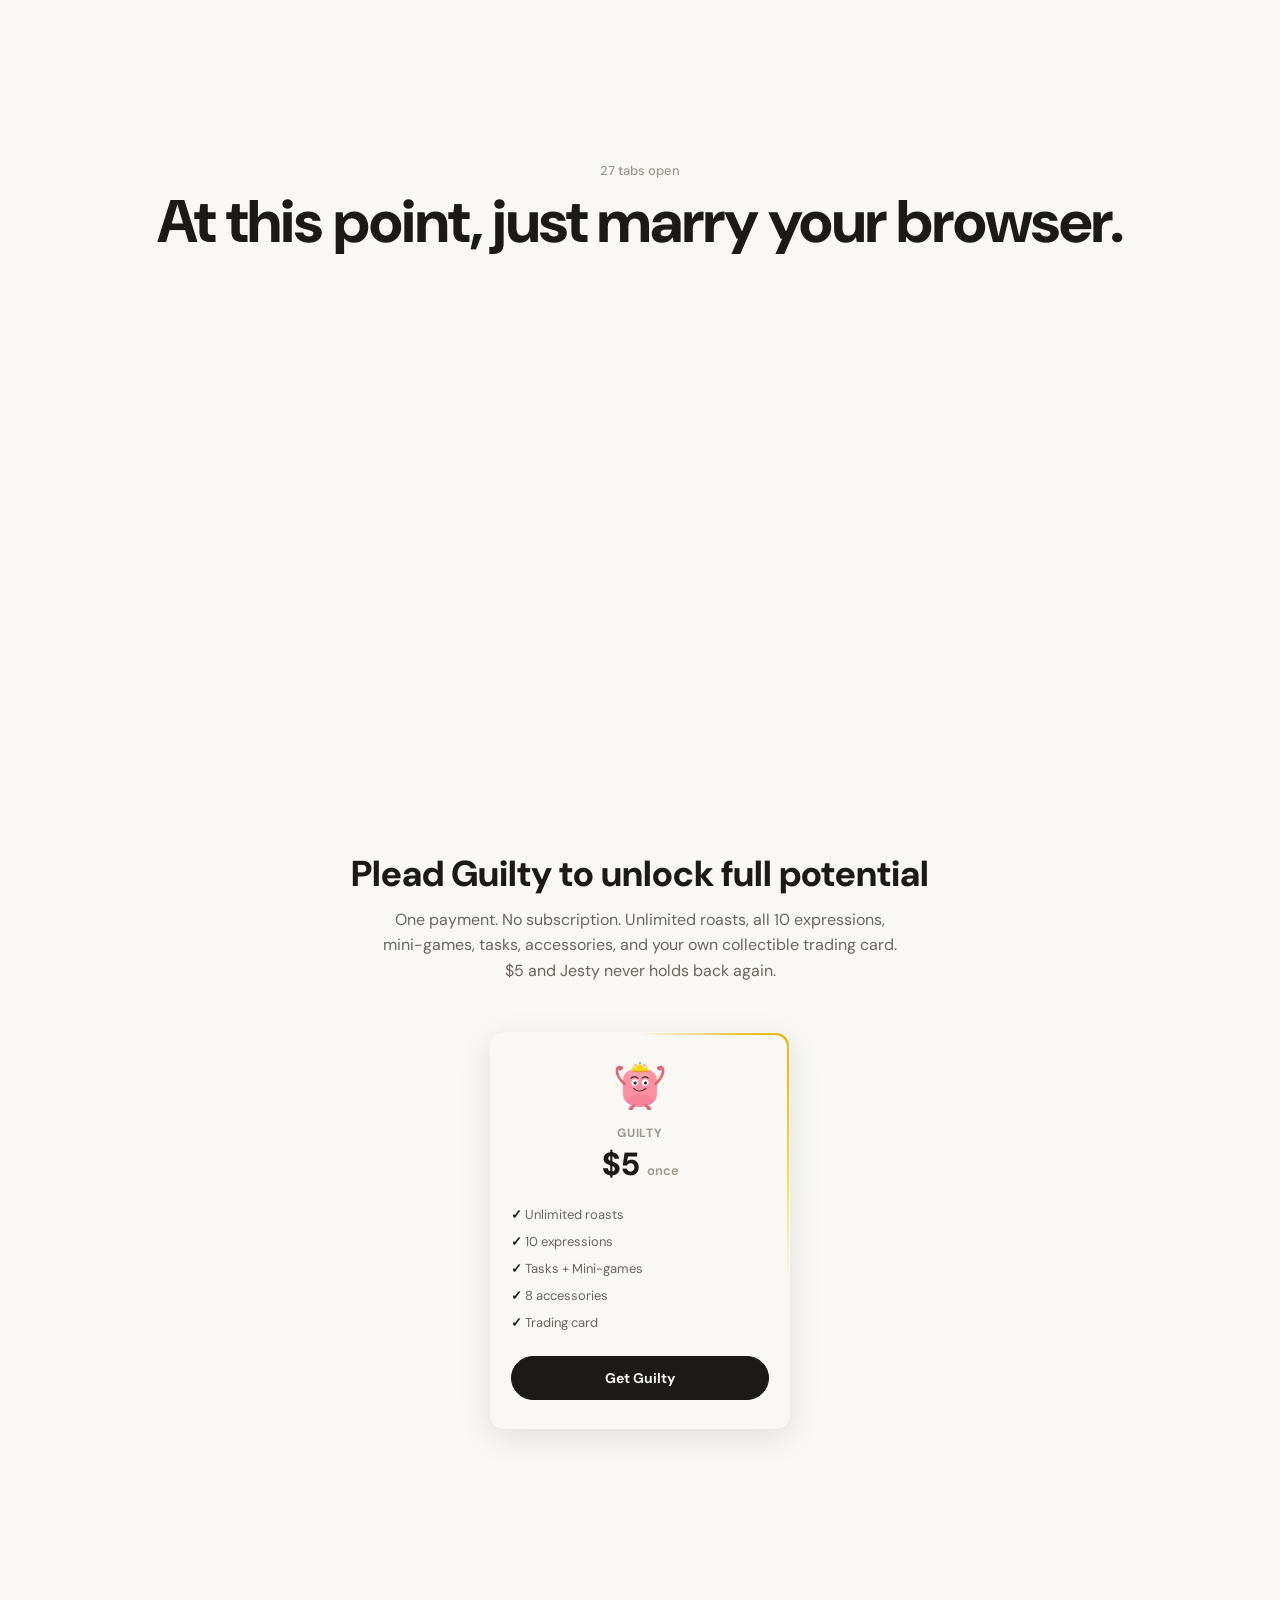
==== commit 8449873b: "Install Vercel Speed Insights Implemented Vercel Speed Insights for the Jesty website ==============" ====
--- a/index.html
+++ b/index.html
@@ -9,9 +9,9 @@
   <link rel="icon" href="assets/icon.svg" type="image/svg+xml">
   <link rel="stylesheet" href="site.css">
   <script>
-    window.va = window.va || function () { (window.vaq = window.vaq || []).push(arguments); };
+    window.si = window.si || function () { (window.siq = window.siq || []).push(arguments); };
   </script>
-  <script defer src="/_vercel/insights/script.js"></script>
+  <script defer src="/_vercel/speed-insights/script.js"></script>
 </head>
 <body>
 
